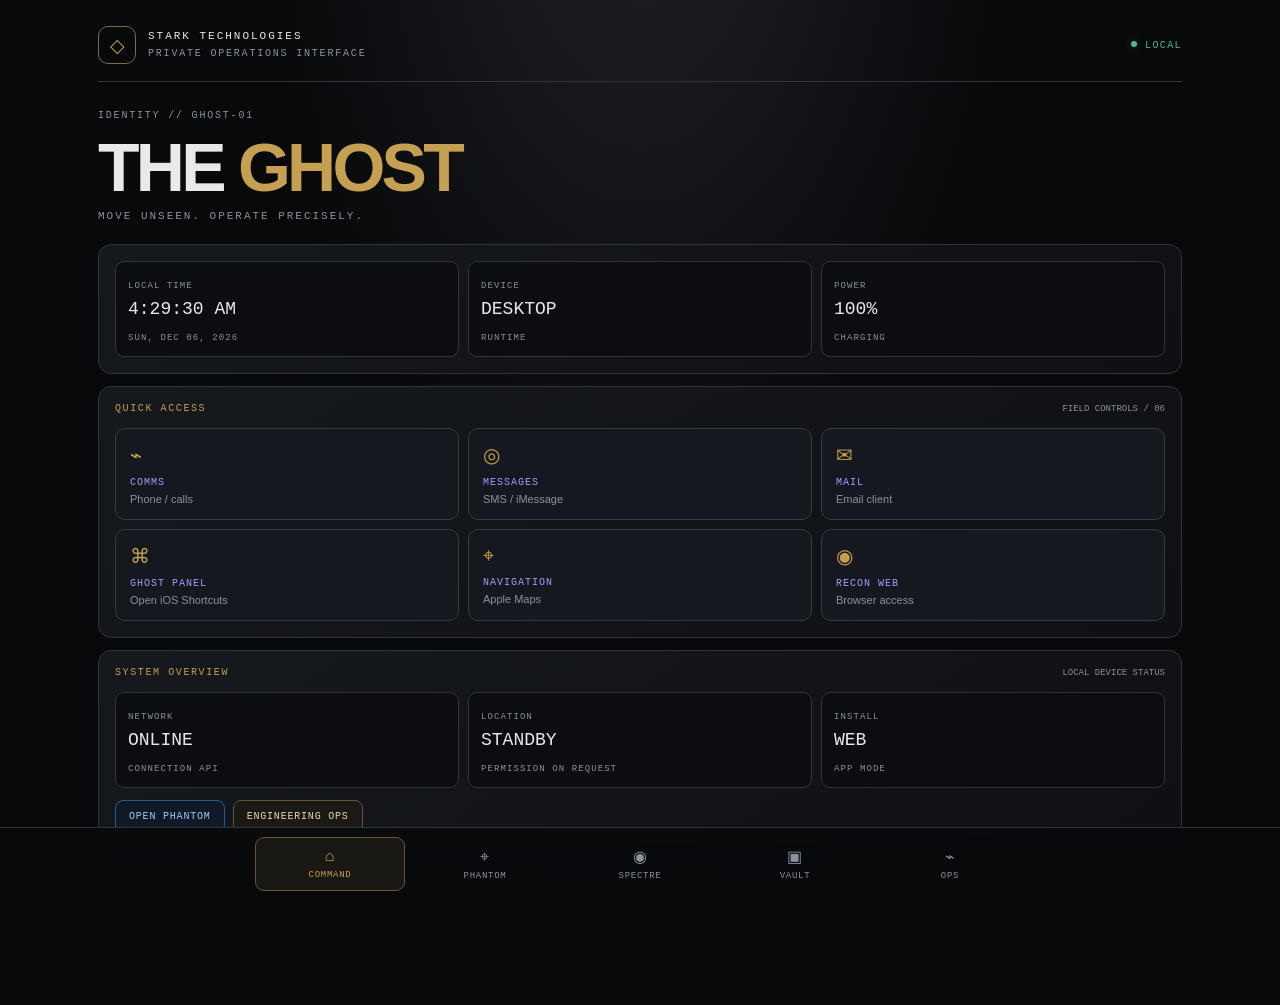
==== public/index.html @ 769915eb "Configure Cloudflare Workers Builds for THE GHOST V2" ====
<!doctype html>
<html lang="en">
<head>
<meta charset="utf-8"><meta name="viewport" content="width=device-width,initial-scale=1,viewport-fit=cover">
<meta name="theme-color" content="#08090b"><meta name="description" content="THE GHOST — STARK TECH private operations interface">
<link rel="manifest" href="./manifest.webmanifest"><link rel="icon" href="./icon.svg" type="image/svg+xml">
<title>THE GHOST // STARK TECH</title>
<style>
:root{color-scheme:dark;--bg:#08090b;--panel:#111317;--panel2:#171a20;--line:#30343b;--gold:#c5a052;--blue:#2676d2;--green:#54b987;--text:#e8e9eb;--muted:#8b929d;--mono:ui-monospace,SFMono-Regular,Menlo,Consolas,monospace;--sans:Inter,-apple-system,BlinkMacSystemFont,"Segoe UI",sans-serif}
*{box-sizing:border-box}body{margin:0;background:radial-gradient(ellipse at 50% -15%,#202027 0,transparent 42%),var(--bg);color:var(--text);font-family:var(--sans);min-height:100vh;padding-bottom:calc(88px + env(safe-area-inset-bottom))}
button,input,textarea{font:inherit}button{cursor:pointer;color:inherit}.shell{max-width:1120px;margin:auto;padding:22px 18px 30px}.top{display:flex;align-items:center;justify-content:space-between;border-bottom:1px solid var(--line);padding:4px 0 17px;margin-bottom:28px}.brand{display:flex;gap:12px;align-items:center}.sigil{width:38px;height:38px;border:1px solid #806b43;border-radius:10px;display:grid;place-items:center;color:var(--gold);font-size:19px}.brand small,.eyebrow,.micro{font:10px var(--mono);letter-spacing:.18em;color:var(--muted);text-transform:uppercase}.brand strong{display:block;font:11px var(--mono);letter-spacing:.18em}.status{font:10px var(--mono);letter-spacing:.14em;color:var(--green)}.status:before{content:"";display:inline-block;width:6px;height:6px;background:var(--green);border-radius:50%;margin:0 8px 1px 0;box-shadow:0 0 9px #54b98766}
h1{font-size:clamp(38px,7vw,68px);letter-spacing:-.055em;margin:7px 0 4px;font-weight:750}h1 span,.gold{color:var(--gold)}.sub{font:11px var(--mono);letter-spacing:.18em;color:var(--muted);text-transform:uppercase}.section{display:none;animation:fade .2s ease}.section.active{display:block}@keyframes fade{from{opacity:.3;transform:translateY(4px)}to{opacity:1;transform:none}}.grid{display:grid;grid-template-columns:repeat(12,1fr);gap:12px;margin-top:22px}.card{background:linear-gradient(145deg,#15181d,#0e1013);border:1px solid var(--line);border-radius:13px;padding:16px;min-width:0}.span-12{grid-column:span 12}.span-8{grid-column:span 8}.span-6{grid-column:span 6}.span-4{grid-column:span 4}.cardhead{display:flex;justify-content:space-between;align-items:center;margin-bottom:14px}.cardhead b{font:10px var(--mono);letter-spacing:.16em;color:var(--gold);text-transform:uppercase}.cardhead small{font:9px var(--mono);color:var(--muted)}.stats{display:grid;grid-template-columns:repeat(3,1fr);gap:9px}.stat{background:#0b0d10;border:1px solid var(--line);border-radius:9px;padding:12px}.stat strong{display:block;font:18px var(--mono);color:var(--text);margin:7px 0}.stat small{font:9px var(--mono);letter-spacing:.12em;color:var(--muted);text-transform:uppercase}.actions{display:grid;grid-template-columns:repeat(3,1fr);gap:9px}.action{display:block;text-align:left;text-decoration:none;background:#15191f;border:1px solid #353a43;border-radius:10px;padding:14px;min-height:88px;transition:.15s}.action:hover,.action:focus{border-color:var(--gold);background:#1b1d21}.action .ico{font-size:20px;color:var(--gold);display:block;margin-bottom:10px}.action b{font:10px var(--mono);letter-spacing:.1em;display:block}.action small{color:var(--muted);font-size:11px;display:block;margin-top:5px}.btn{border:1px solid #665638;background:#1a1915;color:#e8d6ad;border-radius:8px;padding:10px 13px;font:10px var(--mono);letter-spacing:.08em;text-transform:uppercase}.btn.blue{border-color:#285b91;background:#101a26;color:#9fcaff}.btn.green{border-color:#285a43;background:#101b16;color:#a3dfbd}.btnrow{display:flex;flex-wrap:wrap;gap:8px;margin-top:12px}.mapframe{width:100%;height:340px;border:1px solid var(--line);border-radius:9px;background:#0a0c0e}.coords{display:grid;grid-template-columns:repeat(3,1fr);gap:8px;margin-top:10px}.coords .stat strong{font-size:14px}.radar{height:280px;display:grid;place-items:center;position:relative;overflow:hidden;background:radial-gradient(circle,#17231d 0,#0d1210 55%,#090b0d 100%);border:1px solid var(--line);border-radius:9px}.radar:before{content:"";position:absolute;width:210px;height:210px;border:1px solid #496b56;border-radius:50%;box-shadow:0 0 0 42px #ffffff04,0 0 0 84px #ffffff03}.radar:after{content:"";position:absolute;width:210px;height:210px;border-radius:50%;background:conic-gradient(from 0deg,transparent 0 78%,#54b98738 88%,transparent 100%);animation:spin 5s linear infinite}@keyframes spin{to{transform:rotate(360deg)}}.cross{position:absolute;width:100%;height:1px;background:#ffffff18}.cross:after{content:"";position:absolute;height:280px;width:1px;background:#ffffff18;left:50%;top:-140px}.blip{position:absolute;width:7px;height:7px;border-radius:50%;background:var(--green);box-shadow:0 0 12px var(--green);z-index:2}.blip.one{left:57%;top:39%}.blip.two{left:42%;top:59%;background:var(--gold);box-shadow:0 0 12px var(--gold)}.blip.three{left:63%;top:65%}
textarea,input[type=text]{width:100%;background:#090b0e;border:1px solid var(--line);border-radius:8px;color:var(--text);padding:12px;outline:none}textarea:focus,input:focus{border-color:var(--gold)}textarea{min-height:120px;resize:vertical}.filelist{font:11px var(--mono);color:var(--muted);margin-top:12px;line-height:1.8}.project{display:flex;align-items:center;justify-content:space-between;gap:12px;border-bottom:1px solid var(--line);padding:14px 0}.project:last-child{border:0}.project b{font:11px var(--mono);letter-spacing:.08em}.project small{display:block;color:var(--muted);margin-top:5px;font-size:11px}.nav{position:fixed;z-index:10;bottom:0;left:0;right:0;padding:9px max(12px,env(safe-area-inset-right)) calc(9px + env(safe-area-inset-bottom));background:#090a0cef;backdrop-filter:blur(18px);border-top:1px solid var(--line);display:flex;justify-content:center;gap:5px}.nav button{flex:1;max-width:150px;border:1px solid transparent;background:transparent;color:var(--muted);border-radius:9px;padding:9px 4px;font:9px var(--mono);letter-spacing:.08em}.nav button span{display:block;font-size:16px;margin-bottom:4px}.nav button.active{color:var(--gold);border-color:#665638;background:#1a1813}.note{color:var(--muted);font:10px/1.7 var(--mono)}.tag{font:9px var(--mono);color:var(--green);border:1px solid #285a43;padding:4px 6px;border-radius:4px}.footer{margin-top:24px;color:#737a84;font:9px var(--mono);letter-spacing:.12em;text-align:center}
@media(max-width:700px){.shell{padding:16px 13px 25px}.span-8,.span-6,.span-4{grid-column:span 12}.stats{gap:6px}.stat{padding:10px 8px}.stat strong{font-size:15px}.actions{grid-template-columns:repeat(2,1fr)}.mapframe{height:290px}.nav button{font-size:8px}.top{margin-bottom:22px}}
</style>
</head>
<body>
<div class="shell">
<header class="top"><div class="brand"><div class="sigil">◇</div><div><strong>STARK TECHNOLOGIES</strong><small>PRIVATE OPERATIONS INTERFACE</small></div></div><div class="status" id="sys-status">LOCAL</div></header>
<main>
<section id="command" class="section active">
<div class="eyebrow">IDENTITY // GHOST-01</div><h1>THE <span>GHOST</span></h1><div class="sub">Move unseen. Operate precisely.</div>
<div class="grid">
<div class="card span-12"><div class="stats"><div class="stat"><small>Local time</small><strong id="clock">--:--:--</strong><small id="date">--</small></div><div class="stat"><small>Device</small><strong id="device">iOS / WEB</strong><small>Runtime</small></div><div class="stat"><small>Power</small><strong id="battery">N/A</strong><small id="battery-state">Browser limited</small></div></div></div>
<div class="card span-12"><div class="cardhead"><b>Quick access</b><small>FIELD CONTROLS / 06</small></div><div class="actions">
<a class="action" href="tel:"><span class="ico">⌁</span><b>COMMS</b><small>Phone / calls</small></a>
<a class="action" href="sms:"><span class="ico">◎</span><b>MESSAGES</b><small>SMS / iMessage</small></a>
<a class="action" href="mailto:"><span class="ico">✉</span><b>MAIL</b><small>Email client</small></a>
<a class="action" href="shortcuts://"><span class="ico">⌘</span><b>GHOST PANEL</b><small>Open iOS Shortcuts</small></a>
<a class="action" href="https://maps.apple.com/" target="_blank" rel="noopener"><span class="ico">⌖</span><b>NAVIGATION</b><small>Apple Maps</small></a>
<a class="action" href="https://www.google.com/" target="_blank" rel="noopener"><span class="ico">◉</span><b>RECON WEB</b><small>Browser access</small></a>
</div></div>
<div class="card span-12"><div class="cardhead"><b>System overview</b><small>LOCAL DEVICE STATUS</small></div><div class="stats"><div class="stat"><small>Network</small><strong id="network">UNKNOWN</strong><small>Connection API</small></div><div class="stat"><small>Location</small><strong id="location-status">STANDBY</strong><small>Permission on request</small></div><div class="stat"><small>Install</small><strong id="install-state">WEB</strong><small>App mode</small></div></div><div class="btnrow"><button class="btn" id="install-btn" hidden>Install app</button><button class="btn blue" onclick="show('phantom')">Open PHANTOM</button><button class="btn" onclick="show('ops')">Engineering ops</button></div></div>
</div></section>
<section id="phantom" class="section"><div class="eyebrow">MODULE 01 / GEO-RECON</div><h1>PHAN<span class="gold">TOM</span></h1><div class="sub">Position. Terrain. Navigation.</div>
<div class="grid"><div class="card span-12"><div class="cardhead"><b>Live geographical map</b><small id="gps-state">GPS NOT ACQUIRED</small></div><iframe class="mapframe" id="map" title="Map" loading="lazy" src="https://www.openstreetmap.org/export/embed.html?bbox=76.93%2C11.00%2C77.02%2C11.07&layer=mapnik"></iframe><div class="btnrow"><button class="btn green" id="gps-btn">Acquire GPS</button><button class="btn" id="center-btn">Center map</button><a class="btn blue" href="https://maps.apple.com/" target="_blank" rel="noopener">Apple Maps</a></div><div class="coords"><div class="stat"><strong id="lat">--</strong><small>Latitude</small></div><div class="stat"><strong id="lon">--</strong><small>Longitude</small></div><div class="stat"><strong id="accuracy">--</strong><small>Accuracy</small></div></div><p class="note">Location is requested only when you activate ACQUIRE GPS. Coordinates are processed in this browser and are not sent to STARK servers.</p></div></div></section>
<section id="spectre" class="section"><div class="eyebrow">MODULE 02 / SENSOR DISPLAY</div><h1>SPEC<span class="gold">TRE</span></h1><div class="sub">Visual scan // device sensors</div><div class="grid">
<div class="card span-8"><div class="cardhead"><b>Radar display</b><span class="tag">VISUAL SIMULATION</span></div><div class="radar"><div class="cross"></div><i class="blip one"></i><i class="blip two"></i><i class="blip three"></i></div><p class="note">Radar sweep and contacts are decorative simulation only. No sonar or external target detection is performed.</p></div>
<div class="card span-4"><div class="cardhead"><b>Compass</b><small id="compass-state">NOT CALIBRATED</small></div><div class="stat"><small>Device heading</small><strong id="heading">--°</strong><small id="orientation">Awaiting permission</small></div><div class="btnrow"><button class="btn" id="compass-btn">Enable compass</button></div><p class="note">Sensor access depends on browser and device support. On iPhone, open in Safari and grant motion permission.</p></div>
</div></section>
<section id="vault" class="section"><div class="eyebrow">MODULE 04 / LOCAL DATA</div><h1>BLACK <span>VAULT</span></h1><div class="sub">Documents. Projects. File access.</div><div class="grid">
<div class="card span-12"><div class="cardhead"><b>Project directories</b><small>QUICK LINKS</small></div>
<div class="project"><div><b>STARK TECH / DOCUMENTS</b><small>Company workspace</small></div><a class="btn" href="https://drive.google.com/" target="_blank" rel="noopener">Open drive</a></div>
<div class="project"><div><b>AEGIS / VEERA</b><small>Wearable safety technology</small></div><button class="btn" onclick="saveNote('AEGIS / VEERA')">Pin note</button></div>
<div class="project"><div><b>POSEIDON / UAV</b><small>Amphibious drone platform</small></div><button class="btn" onclick="saveNote('POSEIDON / UAV')">Pin note</button></div>
<div class="project"><div><b>ASTRAL / RPTO</b><small>Modular training quadcopter</small></div><button class="btn" onclick="saveNote('ASTRAL / RPTO')">Pin note</button></div>
<div class="project"><div><b>ROBOSETTLE / AUTOMATION</b><small>Automated laboratory handling</small></div><button class="btn" onclick="saveNote('ROBOSETTLE / AUTOMATION')">Pin note</button></div>
</div>
<div class="card span-6"><div class="cardhead"><b>Local file drop</b><small>USER-SELECTED FILES</small></div><input id="files" type="file" multiple><div id="file-list" class="filelist">No files selected.</div><p class="note">Files are selected locally in this browser session. This app cannot browse the entire device filesystem.</p></div>
<div class="card span-6"><div class="cardhead"><b>Field notes</b><small>LOCAL STORAGE</small></div><textarea id="notes" placeholder="Enter a local operational note..."></textarea><div class="btnrow"><button class="btn" id="save-notes">Save notes</button><button class="btn" id="clear-notes">Clear</button></div><p class="note" id="note-status">Notes remain in this browser on this device.</p></div>
</div></section>
<section id="ops" class="section"><div class="eyebrow">MODULE 05 / ENGINEERING OPERATIONS</div><h1>OVER<span>WATCH</span></h1><div class="sub">Robotics. Systems. Workshop.</div><div class="grid">
<div class="card span-12"><div class="cardhead"><b>STARK project systems</b><small>PROJECT ACCESS</small></div>
<div class="project"><div><b>ASTRAL</b><small>Modular RPTO training quadcopter</small></div><a class="btn" href="https://github.com/PK-Stark" target="_blank" rel="noopener">Access</a></div>
<div class="project"><div><b>POSEIDON</b><small>Amphibious drone platform</small></div><a class="btn" href="https://github.com/PK-Stark" target="_blank" rel="noopener">Access</a></div>
<div class="project"><div><b>AEGIS VEERA</b><small>Wearable safety technology</small></div><a class="btn" href="https://github.com/PK-Stark" target="_blank" rel="noopener">Access</a></div>
<div class="project"><div><b>ROBOSETTLE</b><small>Automated laboratory handling</small></div><a class="btn" href="https://github.com/PK-Stark" target="_blank" rel="noopener">Access</a></div>
<div class="project"><div><b>AROMAXX</b><small>RFID-enabled aroma systems</small></div><a class="btn" href="https://github.com/PK-Stark" target="_blank" rel="noopener">Access</a></div>
</div>
<div class="card span-12"><div class="cardhead"><b>Workshop tools</b><small>APP LAUNCHERS</small></div><div class="actions">
<a class="action" href="https://www.autodesk.com/" target="_blank" rel="noopener"><span class="ico">⌘</span><b>CAD</b><small>Design workspace</small></a>
<a class="action" href="https://www.arduino.cc/en/software" target="_blank" rel="noopener"><span class="ico">⌁</span><b>EMBEDDED</b><small>Arduino / ESP32</small></a>
<a class="action" href="https://bambulab.com/" target="_blank" rel="noopener"><span class="ico">▤</span><b>FABRICATION</b><small>3D printing</small></a>
<a class="action" href="https://github.com/PK-Stark" target="_blank" rel="noopener"><span class="ico">⌘</span><b>GITHUB</b><small>Source control</small></a>
<a class="action" href="shortcuts://"><span class="ico">⚙</span><b>SHORTCUTS</b><small>iOS automations</small></a>
<a class="action" href="https://www.cloudflare.com/" target="_blank" rel="noopener"><span class="ico">◈</span><b>CLOUDFLARE</b><small>Deployment console</small></a>
</div></div>
</div></section>
</main><div class="footer">STARK TECH // GHOST DIVISION · V2.0 · CLIENT-SIDE INTERFACE</div></div>
<nav class="nav" aria-label="Primary navigation"><button class="active" data-tab="command"><span>⌂</span>COMMAND</button><button data-tab="phantom"><span>⌖</span>PHANTOM</button><button data-tab="spectre"><span>◉</span>SPECTRE</button><button data-tab="vault"><span>▣</span>VAULT</button><button data-tab="ops"><span>⌁</span>OPS</button></nav>
<script>
const $=id=>document.getElementById(id);function show(id){document.querySelectorAll('.section').forEach(s=>s.classList.toggle('active',s.id===id));document.querySelectorAll('.nav button').forEach(b=>b.classList.toggle('active',b.dataset.tab===id));window.scrollTo({top:0,behavior:'smooth'})}
document.querySelectorAll('.nav button').forEach(b=>b.addEventListener('click',()=>show(b.dataset.tab)));
function tick(){const d=new Date();$('clock').textContent=d.toLocaleTimeString();$('date').textContent=d.toLocaleDateString(undefined,{weekday:'short',day:'2-digit',month:'short',year:'numeric'}).toUpperCase()}tick();setInterval(tick,1000);
$('device').textContent=/iPhone|iPad|iPod/.test(navigator.userAgent)?'iOS DEVICE':/Android/.test(navigator.userAgent)?'ANDROID':'DESKTOP';$('network').textContent=navigator.onLine?'ONLINE':'OFFLINE';window.addEventListener('online',()=>$('network').textContent='ONLINE');window.addEventListener('offline',()=>$('network').textContent='OFFLINE');
$('install-state').textContent=matchMedia('(display-mode: standalone)').matches?'INSTALLED':'WEB';let installPrompt;$('install-btn').hidden=true;window.addEventListener('beforeinstallprompt',e=>{e.preventDefault();installPrompt=e;$('install-btn').hidden=false});$('install-btn').onclick=async()=>{if(installPrompt){installPrompt.prompt();await installPrompt.userChoice;installPrompt=null}else alert('On iPhone: Safari → Share → Add to Home Screen.')};
if('getBattery'in navigator){navigator.getBattery().then(b=>{const up=()=>{$('battery').textContent=Math.round(b.level*100)+'%';$('battery-state').textContent=b.charging?'CHARGING':'ON BATTERY'};up();b.addEventListener('levelchange',up);b.addEventListener('chargingchange',up)}).catch(()=>{})}
let position=null;$('gps-btn').onclick=()=>{if(!navigator.geolocation){$('gps-state').textContent='GPS UNSUPPORTED';return}$('gps-state').textContent='ACQUIRING...';navigator.geolocation.getCurrentPosition(p=>{position=p.coords;$('lat').textContent=p.coords.latitude.toFixed(5);$('lon').textContent=p.coords.longitude.toFixed(5);$('accuracy').textContent=Math.round(p.coords.accuracy)+' m';$('gps-state').textContent='GPS FIX ACQUIRED';$('location-status').textContent='ACQUIRED';const z=16,lat=p.coords.latitude,lon=p.coords.longitude,delta=.015;$('map').src='https://www.openstreetmap.org/export/embed.html?bbox='+(lon-delta)+'%2C'+(lat-delta)+'%2C'+(lon+delta)+'%2C'+(lat+delta)+'&layer=mapnik&marker='+lat+'%2C'+lon},e=>{$('gps-state').textContent=e.code===1?'PERMISSION DENIED':'GPS UNAVAILABLE';$('location-status').textContent='DENIED / OFFLINE'},{enableHighAccuracy:true,timeout:15000,maximumAge:10000})};$('center-btn').onclick=()=>{if(position)$('gps-btn').click();else $('gps-state').textContent='ACQUIRE GPS FIRST'};
function compassHandler(e){let h=e.webkitCompassHeading!=null?e.webkitCompassHeading:(e.alpha!=null?(360-e.alpha)%360:null);if(h!=null){$('heading').textContent=Math.round(h)+'°';$('compass-state').textContent='LIVE SENSOR';$('orientation').textContent='DEVICE HEADING'}}$('compass-btn').onclick=async()=>{try{if(typeof DeviceOrientationEvent!=='undefined'&&typeof DeviceOrientationEvent.requestPermission==='function'){const p=await DeviceOrientationEvent.requestPermission();if(p!=='granted')throw Error('Permission denied')}window.addEventListener('deviceorientation',compassHandler,true);$('compass-state').textContent='LISTENING'}catch(e){$('compass-state').textContent='UNAVAILABLE';$('orientation').textContent=e.message||'Sensor unavailable'}};
$('files').addEventListener('change',e=>{$('file-list').textContent=[...e.target.files].map(f=>f.name+' · '+Math.ceil(f.size/1024)+' KB').join('\n')||'No files selected.'});
$('notes').value=localStorage.getItem('ghost-notes')||'';$('save-notes').onclick=()=>{localStorage.setItem('ghost-notes',$('notes').value);$('note-status').textContent='SAVED LOCALLY · '+new Date().toLocaleTimeString()};$('clear-notes').onclick=()=>{if(confirm('Clear local notes?')){$('notes').value='';localStorage.removeItem('ghost-notes');$('note-status').textContent='LOCAL NOTES CLEARED'}};
function saveNote(name){$('notes').value=($('notes').value?$('notes').value+'\n':'')+'['+new Date().toLocaleString()+'] '+name+'\n';$('note-status').textContent='PROJECT NOTE ADDED — SAVE TO PERSIST';show('vault')}
if('serviceWorker'in navigator&&location.protocol.startsWith('http'))window.addEventListener('load',()=>navigator.serviceWorker.register('./sw.js').catch(()=>{}));
</script>
</body></html>
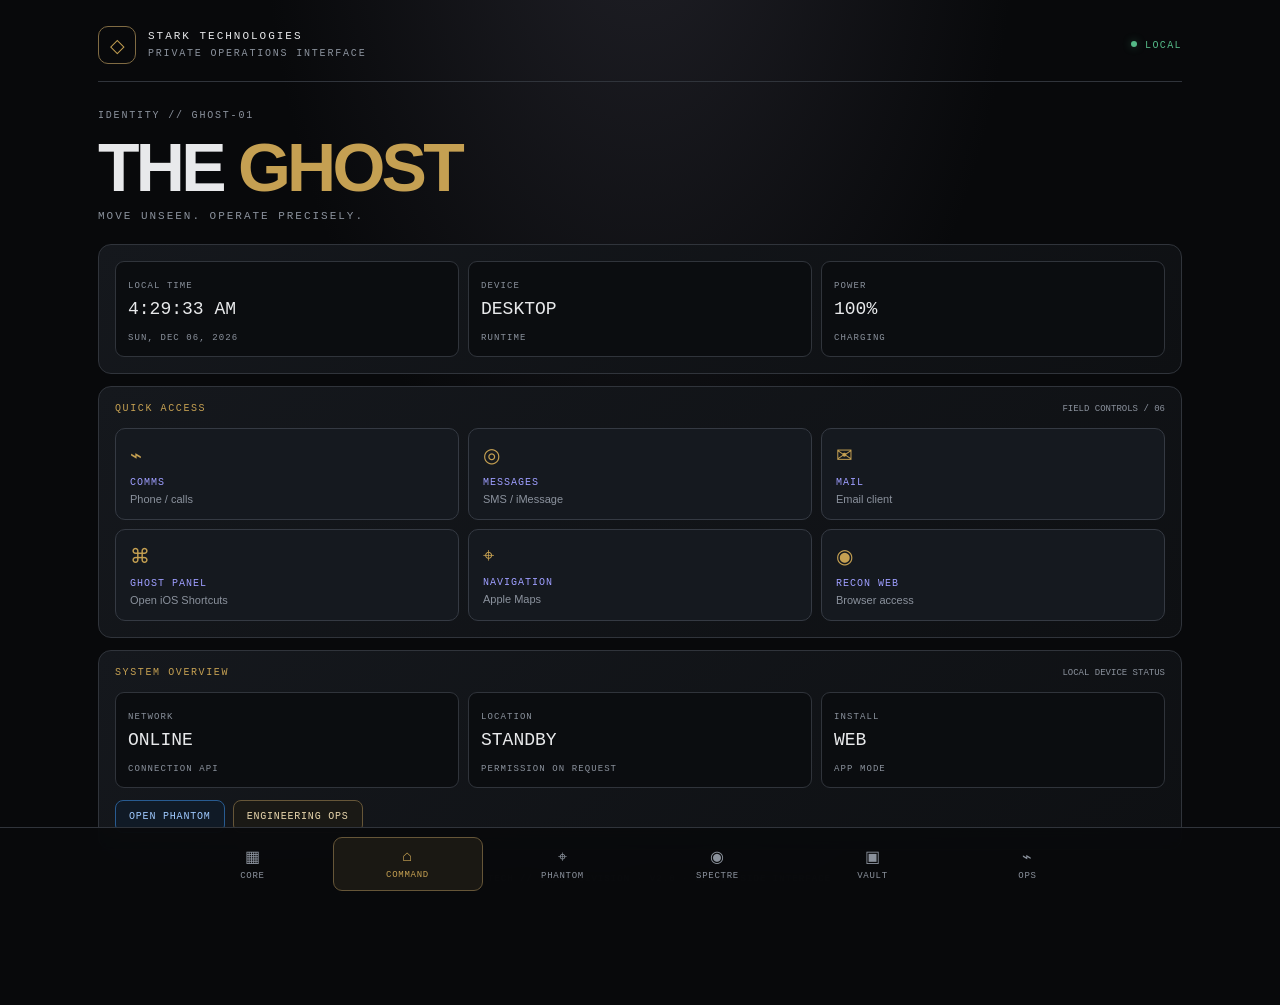
==== commit 9064c632: "Integrate THE GHOST V3 system command centre into existing PWA" ====
--- a/public/index.html
+++ b/public/index.html
@@ -12,13 +12,15 @@
 h1{font-size:clamp(38px,7vw,68px);letter-spacing:-.055em;margin:7px 0 4px;font-weight:750}h1 span,.gold{color:var(--gold)}.sub{font:11px var(--mono);letter-spacing:.18em;color:var(--muted);text-transform:uppercase}.section{display:none;animation:fade .2s ease}.section.active{display:block}@keyframes fade{from{opacity:.3;transform:translateY(4px)}to{opacity:1;transform:none}}.grid{display:grid;grid-template-columns:repeat(12,1fr);gap:12px;margin-top:22px}.card{background:linear-gradient(145deg,#15181d,#0e1013);border:1px solid var(--line);border-radius:13px;padding:16px;min-width:0}.span-12{grid-column:span 12}.span-8{grid-column:span 8}.span-6{grid-column:span 6}.span-4{grid-column:span 4}.cardhead{display:flex;justify-content:space-between;align-items:center;margin-bottom:14px}.cardhead b{font:10px var(--mono);letter-spacing:.16em;color:var(--gold);text-transform:uppercase}.cardhead small{font:9px var(--mono);color:var(--muted)}.stats{display:grid;grid-template-columns:repeat(3,1fr);gap:9px}.stat{background:#0b0d10;border:1px solid var(--line);border-radius:9px;padding:12px}.stat strong{display:block;font:18px var(--mono);color:var(--text);margin:7px 0}.stat small{font:9px var(--mono);letter-spacing:.12em;color:var(--muted);text-transform:uppercase}.actions{display:grid;grid-template-columns:repeat(3,1fr);gap:9px}.action{display:block;text-align:left;text-decoration:none;background:#15191f;border:1px solid #353a43;border-radius:10px;padding:14px;min-height:88px;transition:.15s}.action:hover,.action:focus{border-color:var(--gold);background:#1b1d21}.action .ico{font-size:20px;color:var(--gold);display:block;margin-bottom:10px}.action b{font:10px var(--mono);letter-spacing:.1em;display:block}.action small{color:var(--muted);font-size:11px;display:block;margin-top:5px}.btn{border:1px solid #665638;background:#1a1915;color:#e8d6ad;border-radius:8px;padding:10px 13px;font:10px var(--mono);letter-spacing:.08em;text-transform:uppercase}.btn.blue{border-color:#285b91;background:#101a26;color:#9fcaff}.btn.green{border-color:#285a43;background:#101b16;color:#a3dfbd}.btnrow{display:flex;flex-wrap:wrap;gap:8px;margin-top:12px}.mapframe{width:100%;height:340px;border:1px solid var(--line);border-radius:9px;background:#0a0c0e}.coords{display:grid;grid-template-columns:repeat(3,1fr);gap:8px;margin-top:10px}.coords .stat strong{font-size:14px}.radar{height:280px;display:grid;place-items:center;position:relative;overflow:hidden;background:radial-gradient(circle,#17231d 0,#0d1210 55%,#090b0d 100%);border:1px solid var(--line);border-radius:9px}.radar:before{content:"";position:absolute;width:210px;height:210px;border:1px solid #496b56;border-radius:50%;box-shadow:0 0 0 42px #ffffff04,0 0 0 84px #ffffff03}.radar:after{content:"";position:absolute;width:210px;height:210px;border-radius:50%;background:conic-gradient(from 0deg,transparent 0 78%,#54b98738 88%,transparent 100%);animation:spin 5s linear infinite}@keyframes spin{to{transform:rotate(360deg)}}.cross{position:absolute;width:100%;height:1px;background:#ffffff18}.cross:after{content:"";position:absolute;height:280px;width:1px;background:#ffffff18;left:50%;top:-140px}.blip{position:absolute;width:7px;height:7px;border-radius:50%;background:var(--green);box-shadow:0 0 12px var(--green);z-index:2}.blip.one{left:57%;top:39%}.blip.two{left:42%;top:59%;background:var(--gold);box-shadow:0 0 12px var(--gold)}.blip.three{left:63%;top:65%}
 textarea,input[type=text]{width:100%;background:#090b0e;border:1px solid var(--line);border-radius:8px;color:var(--text);padding:12px;outline:none}textarea:focus,input:focus{border-color:var(--gold)}textarea{min-height:120px;resize:vertical}.filelist{font:11px var(--mono);color:var(--muted);margin-top:12px;line-height:1.8}.project{display:flex;align-items:center;justify-content:space-between;gap:12px;border-bottom:1px solid var(--line);padding:14px 0}.project:last-child{border:0}.project b{font:11px var(--mono);letter-spacing:.08em}.project small{display:block;color:var(--muted);margin-top:5px;font-size:11px}.nav{position:fixed;z-index:10;bottom:0;left:0;right:0;padding:9px max(12px,env(safe-area-inset-right)) calc(9px + env(safe-area-inset-bottom));background:#090a0cef;backdrop-filter:blur(18px);border-top:1px solid var(--line);display:flex;justify-content:center;gap:5px}.nav button{flex:1;max-width:150px;border:1px solid transparent;background:transparent;color:var(--muted);border-radius:9px;padding:9px 4px;font:9px var(--mono);letter-spacing:.08em}.nav button span{display:block;font-size:16px;margin-bottom:4px}.nav button.active{color:var(--gold);border-color:#665638;background:#1a1813}.note{color:var(--muted);font:10px/1.7 var(--mono)}.tag{font:9px var(--mono);color:var(--green);border:1px solid #285a43;padding:4px 6px;border-radius:4px}.footer{margin-top:24px;color:#737a84;font:9px var(--mono);letter-spacing:.12em;text-align:center}
 @media(max-width:700px){.shell{padding:16px 13px 25px}.span-8,.span-6,.span-4{grid-column:span 12}.stats{gap:6px}.stat{padding:10px 8px}.stat strong{font-size:15px}.actions{grid-template-columns:repeat(2,1fr)}.mapframe{height:290px}.nav button{font-size:8px}.top{margin-bottom:22px}}
-</style>
+.edex{display:grid;grid-template-columns:210px minmax(0,1fr) 210px;gap:10px;margin-top:18px;font-family:var(--mono)}.edex-panel{background:#090c0e;border:1px solid #39434a;border-radius:4px;padding:12px;min-width:0}.edex-title{font:10px var(--mono);letter-spacing:.15em;color:#9cb6bb;border-bottom:1px solid #354149;padding-bottom:8px;margin-bottom:10px}.edex-big{font:clamp(24px,4vw,38px) var(--mono);color:#b5d1d5}.edex-value{font:20px var(--mono);color:var(--gold)}.edex-muted{font:10px/1.6 var(--mono);color:#87959a}.meter{height:5px;background:#202a2d;margin:7px 0 12px}.meter i{display:block;height:100%;width:0;background:var(--blue);transition:width .3s}.edex-center{display:grid;gap:10px;min-width:0}.edex-chart{height:75px;width:100%;background:repeating-linear-gradient(0deg,transparent 0 23px,#243136 24px),repeating-linear-gradient(90deg,transparent 0 49px,#243136 50px)}.edex-chart polyline{fill:none;stroke:#9ebdc1;stroke-width:2}.proc-table{width:100%;border-collapse:collapse;font:10px var(--mono)}.proc-table td,.proc-table th{text-align:left;padding:6px 3px;border-bottom:1px solid #202a2d;overflow-wrap:anywhere}.proc-table th{color:#91a8ad}.proc-table td{color:#c5d0d2}.terminal{background:#050708;border:1px solid #344148;padding:10px;height:150px;overflow:auto;font:11px/1.6 var(--mono);color:#a9c5c7;white-space:pre-wrap}.termform{display:flex;gap:7px;margin-top:8px}.termform input{font:11px var(--mono)}.led{display:inline-block;width:7px;height:7px;border-radius:50%;background:#68747a;margin-right:7px}.led.on{background:#54d68b;box-shadow:0 0 9px #54d68b}.edex-settings{display:grid;grid-template-columns:1fr 1fr;gap:8px}.edex-settings input{font:10px var(--mono);min-width:0}.edex-wide{grid-column:1/-1}@media(max-width:850px){.edex{grid-template-columns:1fr 1fr}.edex-center{grid-column:1/-1;grid-row:1}}@media(max-width:560px){.edex{grid-template-columns:1fr}.edex-center{grid-column:auto}.edex-settings{grid-template-columns:1fr}.edex-wide{grid-column:auto}}</style>
 </head>
 <body>
 <div class="shell">
 <header class="top"><div class="brand"><div class="sigil">◇</div><div><strong>STARK TECHNOLOGIES</strong><small>PRIVATE OPERATIONS INTERFACE</small></div></div><div class="status" id="sys-status">LOCAL</div></header>
 <main>
-<section id="command" class="section active">
+<section id="core" class="section"><div class="eyebrow">MODULE 00 / LIVE SYSTEM TELEMETRY</div><h1>GHOST <span>CORE</span></h1><div class="sub">eDEX command environment // PC bridge + mobile console</div><div class="card edex-settings" style="margin-top:18px"><div><div class="micro">Companion HTTPS endpoint</div><input id="agent-url" type="text" placeholder="https://your-secure-tunnel.example.com"></div><div><div class="micro">Access token</div><input id="agent-token" type="password" placeholder="Private companion token"></div><div class="edex-wide btnrow"><button class="btn blue" id="agent-connect">Connect PC bridge</button><button class="btn" id="agent-disconnect">Disconnect</button><span class="note" id="agent-state"><i class="led"></i>BRIDGE DISCONNECTED</span></div><p class="note edex-wide">Live PC metrics require the companion service. Use an authenticated HTTPS tunnel for iPhone/remote access. Never expose the agent port directly to the internet.</p></div><div class="edex"><aside class="edex-panel"><div class="edex-title">SYSTEM // HOST</div><div class="edex-muted">LOCAL CLOCK</div><div class="edex-big" id="core-clock">--:--:--</div><div class="edex-muted" id="core-date">--</div><hr style="border:0;border-top:1px solid #263238;margin:12px 0"><div class="edex-muted">HOSTNAME</div><div id="host-name" class="edex-value">—</div><div class="edex-muted">PLATFORM</div><div id="host-platform">—</div><div class="edex-muted">UPTIME</div><div id="host-uptime">—</div><div class="edex-muted">CPU TEMPERATURE</div><div id="host-temp" class="edex-value">N/A</div></aside><div class="edex-center"><div class="edex-panel"><div class="edex-title">MAIN NODE // CPU HISTORY <span id="cpu-label" style="float:right">—</span></div><svg class="edex-chart" viewBox="0 0 600 100" preserveAspectRatio="none"><polyline id="cpu-line" points="0,90 600,90"/></svg><div class="edex-muted">CPU LOAD</div><div class="meter"><i id="cpu-bar"></i></div><div class="edex-title">MEMORY / SWAP</div><div class="edex-muted">RAM <span id="ram-label">—</span></div><div class="meter"><i id="ram-bar"></i></div><div class="edex-muted">SWAP <span id="swap-label">—</span></div><div class="meter"><i id="swap-bar"></i></div></div><div class="edex-panel"><div class="edex-title">NETWORK HISTORY</div><div class="edex-muted">DOWN <b id="net-down" class="edex-value">—</b> &nbsp; UP <b id="net-up" class="edex-value">—</b></div><svg class="edex-chart" viewBox="0 0 600 100" preserveAspectRatio="none"><polyline id="net-line" points="0,90 600,90"/></svg></div><div class="edex-panel"><div class="edex-title">TOP PROCESSES <span id="proc-count" style="float:right">—</span></div><div style="overflow:auto"><table class="proc-table"><thead><tr><th>PID</th><th>PROCESS</th><th>CPU</th><th>MEM</th></tr></thead><tbody id="process-rows"><tr><td colspan="4">Connect companion to load process list</td></tr></tbody></table></div></div></div><aside class="edex-panel"><div class="edex-title">NETWORK // INTERFACE</div><div class="edex-muted">STATUS</div><div id="host-net" class="edex-value">UNKNOWN</div><div class="edex-muted">LOCAL IP</div><div id="host-ip">—</div><div class="edex-muted" style="margin-top:14px">DISK USAGE</div><div id="disk-label" class="edex-value">—</div><div class="meter"><i id="disk-bar"></i></div><div class="edex-muted">DISK FREE</div><div id="disk-free">—</div></aside></div><div class="card" style="margin-top:12px"><div class="cardhead"><b>GHOST TERMINAL</b><small>SAFE COMMAND ALLOWLIST</small></div><div id="terminal-output" class="terminal">THE GHOST V3 // SECURE CONSOLE
+Type help to view supported commands.
+Waiting for PC companion connection...</div><form id="terminal-form" class="termform"><input id="terminal-input" type="text" placeholder="ghost@stark:~$ help" autocomplete="off"><button class="btn blue">EXECUTE</button></form><p class="note">Available: help, status, processes, network, disk, uptime, hostname, platform, clear. Arbitrary shell commands are disabled.</p></div></section><section id="command" class="section active">
 <div class="eyebrow">IDENTITY // GHOST-01</div><h1>THE <span>GHOST</span></h1><div class="sub">Move unseen. Operate precisely.</div>
 <div class="grid">
 <div class="card span-12"><div class="stats"><div class="stat"><small>Local time</small><strong id="clock">--:--:--</strong><small id="date">--</small></div><div class="stat"><small>Device</small><strong id="device">iOS / WEB</strong><small>Runtime</small></div><div class="stat"><small>Power</small><strong id="battery">N/A</strong><small id="battery-state">Browser limited</small></div></div></div>
@@ -67,7 +69,7 @@
 </div></div>
 </div></section>
 </main><div class="footer">STARK TECH // GHOST DIVISION · V2.0 · CLIENT-SIDE INTERFACE</div></div>
-<nav class="nav" aria-label="Primary navigation"><button class="active" data-tab="command"><span>⌂</span>COMMAND</button><button data-tab="phantom"><span>⌖</span>PHANTOM</button><button data-tab="spectre"><span>◉</span>SPECTRE</button><button data-tab="vault"><span>▣</span>VAULT</button><button data-tab="ops"><span>⌁</span>OPS</button></nav>
+<nav class="nav" aria-label="Primary navigation"><button data-tab="core"><span>▦</span>CORE</button><button class="active" data-tab="command"><span>⌂</span>COMMAND</button><button data-tab="phantom"><span>⌖</span>PHANTOM</button><button data-tab="spectre"><span>◉</span>SPECTRE</button><button data-tab="vault"><span>▣</span>VAULT</button><button data-tab="ops"><span>⌁</span>OPS</button></nav>
 <script>
 const $=id=>document.getElementById(id);function show(id){document.querySelectorAll('.section').forEach(s=>s.classList.toggle('active',s.id===id));document.querySelectorAll('.nav button').forEach(b=>b.classList.toggle('active',b.dataset.tab===id));window.scrollTo({top:0,behavior:'smooth'})}
 document.querySelectorAll('.nav button').forEach(b=>b.addEventListener('click',()=>show(b.dataset.tab)));
@@ -81,5 +83,7 @@
 $('notes').value=localStorage.getItem('ghost-notes')||'';$('save-notes').onclick=()=>{localStorage.setItem('ghost-notes',$('notes').value);$('note-status').textContent='SAVED LOCALLY · '+new Date().toLocaleTimeString()};$('clear-notes').onclick=()=>{if(confirm('Clear local notes?')){$('notes').value='';localStorage.removeItem('ghost-notes');$('note-status').textContent='LOCAL NOTES CLEARED'}};
 function saveNote(name){$('notes').value=($('notes').value?$('notes').value+'\n':'')+'['+new Date().toLocaleString()+'] '+name+'\n';$('note-status').textContent='PROJECT NOTE ADDED — SAVE TO PERSIST';show('vault')}
 if('serviceWorker'in navigator&&location.protocol.startsWith('http'))window.addEventListener('load',()=>navigator.serviceWorker.register('./sw.js').catch(()=>{}));
+
+(()=>{const $=id=>document.getElementById(id);if(!$('agent-url'))return;let timer=null,cpu=[],net=[];$('agent-url').value=localStorage.getItem('ghost-agent-url')||'';$('agent-token').value=localStorage.getItem('ghost-agent-token')||'';function status(ok,msg){$('agent-state').innerHTML='<i class="led '+(ok?'on':'')+'"></i>'+msg}function plot(a){let max=Math.max(100,...a);return a.map((v,i)=>(i*600/Math.max(1,a.length-1))+','+(95-v/max*85)).join(' ')}function esc(s){return String(s).replace(/[&<>"]/g,c=>({'&':'&amp;','<':'&lt;','>':'&gt;','"':'&quot;'}[c]))}async function api(path,body){let base=$('agent-url').value.trim().replace(/\/$/,'');if(!/^https:\/\//i.test(base))throw Error('HTTPS endpoint required');let r=await fetch(base+path,{method:body?'POST':'GET',headers:{Authorization:'Bearer '+$('agent-token').value.trim(),'Content-Type':'application/json'},body:body?JSON.stringify(body):undefined,cache:'no-store'});if(!r.ok)throw Error('Bridge HTTP '+r.status);return r.json()}function render(d){$('host-name').textContent=d.hostname;$('host-platform').textContent=d.platform;$('host-uptime').textContent=d.uptime;$('host-temp').textContent=d.cpu_temp==null?'N/A':d.cpu_temp+' °C';$('cpu-label').textContent=d.cpu_percent.toFixed(1)+'%';$('cpu-bar').style.width=d.cpu_percent+'%';cpu.push(d.cpu_percent);if(cpu.length>40)cpu.shift();$('cpu-line').setAttribute('points',plot(cpu));$('ram-label').textContent=d.memory.percent.toFixed(1)+'% · '+d.memory.used_human+'/'+d.memory.total_human;$('ram-bar').style.width=d.memory.percent+'%';$('swap-label').textContent=d.swap.percent.toFixed(1)+'%';$('swap-bar').style.width=d.swap.percent+'%';$('host-net').textContent=d.network.online?'ONLINE':'OFFLINE';$('host-ip').textContent=d.network.ips.join(', ')||'—';$('disk-label').textContent=d.disk.percent.toFixed(1)+'%';$('disk-bar').style.width=d.disk.percent+'%';$('disk-free').textContent=d.disk.free_human;$('net-down').textContent=(d.network.rx_rate/1024).toFixed(1)+' KB/s';$('net-up').textContent=(d.network.tx_rate/1024).toFixed(1)+' KB/s';net.push(Math.max(d.network.rx_rate,d.network.tx_rate));if(net.length>40)net.shift();$('net-line').setAttribute('points',plot(net));$('proc-count').textContent=d.processes.length+' ACTIVE';$('process-rows').innerHTML=d.processes.map(p=>'<tr><td>'+p.pid+'</td><td>'+esc(p.name)+'</td><td>'+p.cpu.toFixed(1)+'%</td><td>'+p.memory.toFixed(1)+'%</td></tr>').join('')}async function poll(){try{render(await api('/api/metrics'));status(true,'PC BRIDGE CONNECTED')}catch(e){status(false,'ERROR: '+e.message);if(timer){clearInterval(timer);timer=null}}}$('agent-connect').onclick=()=>{localStorage.setItem('ghost-agent-url',$('agent-url').value.trim());localStorage.setItem('ghost-agent-token',$('agent-token').value.trim());if(timer)clearInterval(timer);poll();timer=setInterval(poll,2000)};$('agent-disconnect').onclick=()=>{if(timer)clearInterval(timer);timer=null;status(false,'BRIDGE DISCONNECTED')};$('terminal-form').onsubmit=async e=>{e.preventDefault();let c=$('terminal-input').value.trim();if(!c)return;$('terminal-output').textContent+='\n ghost@stark:~$ '+c;$('terminal-input').value='';try{let r=await api('/api/command',{command:c});if(r.output==='__CLEAR__')$('terminal-output').textContent='THE GHOST V3 // SECURE CONSOLE';else $('terminal-output').textContent+='\n'+r.output}catch(x){$('terminal-output').textContent+='\nERROR: '+x.message}$('terminal-output').scrollTop=$('terminal-output').scrollHeight};function clock(){let d=new Date();$('core-clock').textContent=d.toLocaleTimeString();$('core-date').textContent=d.toDateString().toUpperCase()}clock();setInterval(clock,1000)})();
 </script>
 </body></html>
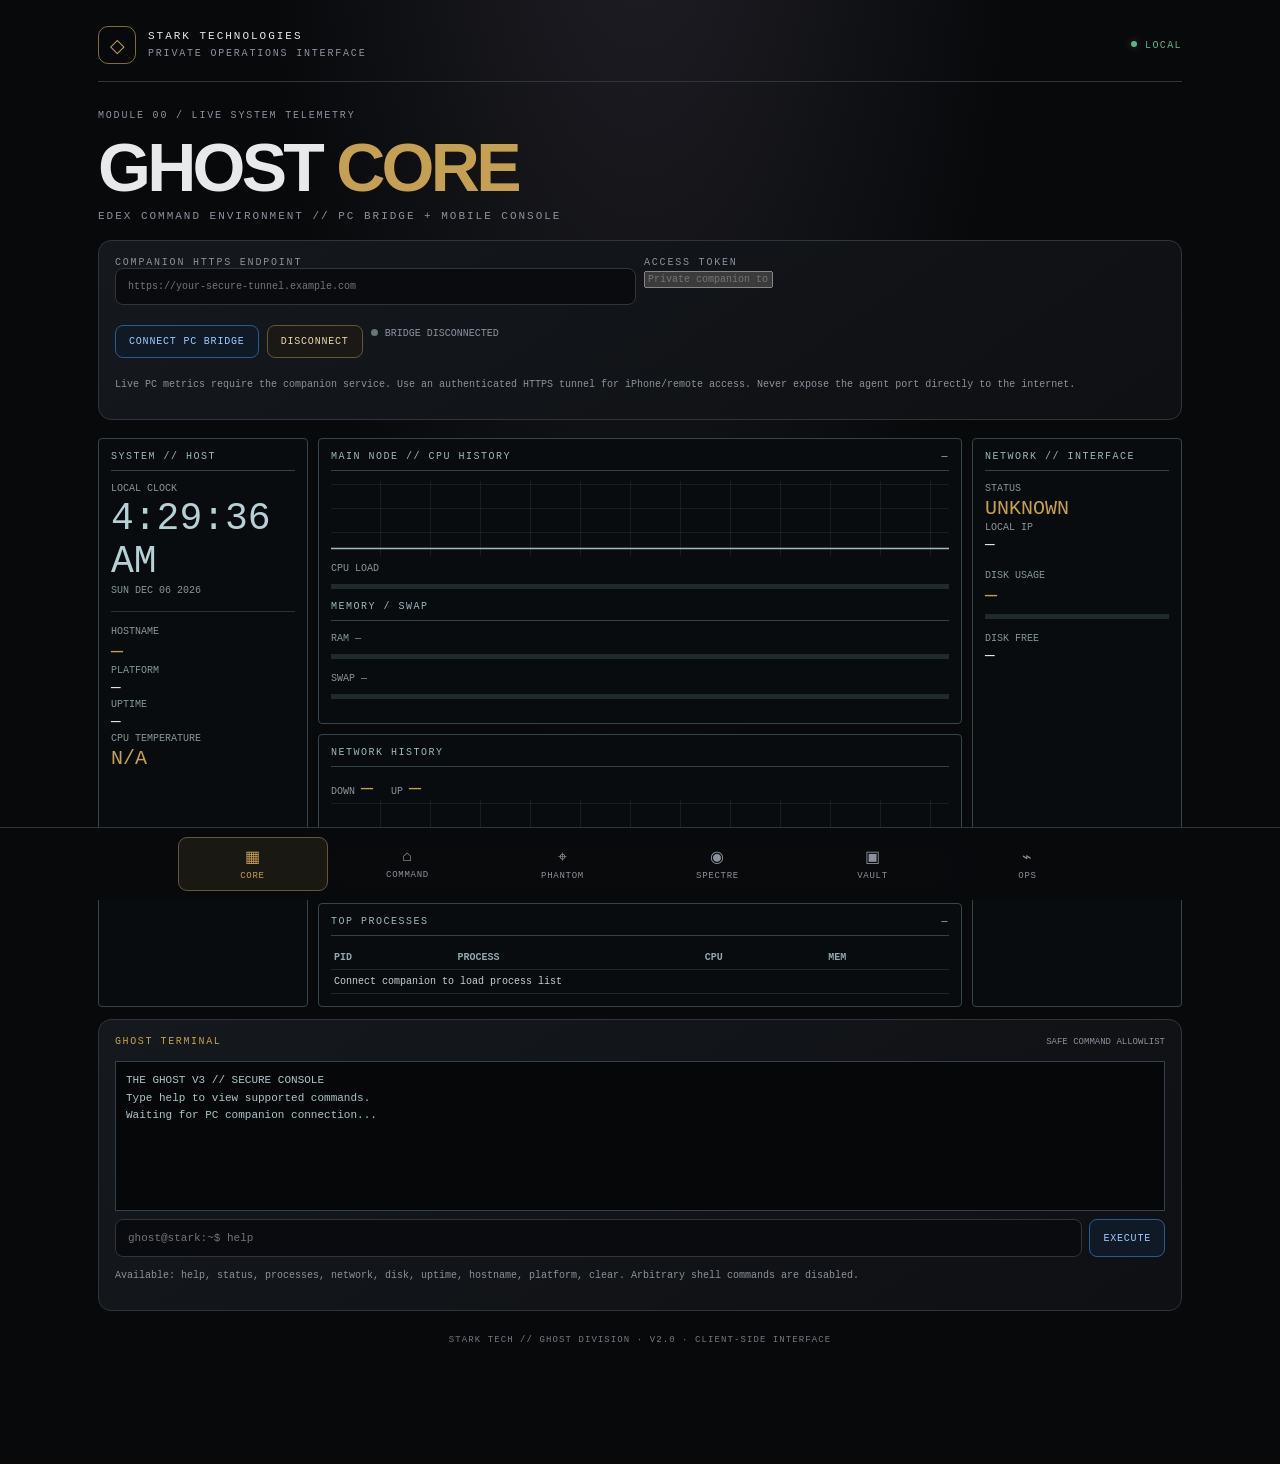
==== commit 95fff4ff: "Set THE GHOST CORE as V3 landing dashboard" ====
--- a/public/index.html
+++ b/public/index.html
@@ -18,9 +18,9 @@
 <div class="shell">
 <header class="top"><div class="brand"><div class="sigil">◇</div><div><strong>STARK TECHNOLOGIES</strong><small>PRIVATE OPERATIONS INTERFACE</small></div></div><div class="status" id="sys-status">LOCAL</div></header>
 <main>
-<section id="core" class="section"><div class="eyebrow">MODULE 00 / LIVE SYSTEM TELEMETRY</div><h1>GHOST <span>CORE</span></h1><div class="sub">eDEX command environment // PC bridge + mobile console</div><div class="card edex-settings" style="margin-top:18px"><div><div class="micro">Companion HTTPS endpoint</div><input id="agent-url" type="text" placeholder="https://your-secure-tunnel.example.com"></div><div><div class="micro">Access token</div><input id="agent-token" type="password" placeholder="Private companion token"></div><div class="edex-wide btnrow"><button class="btn blue" id="agent-connect">Connect PC bridge</button><button class="btn" id="agent-disconnect">Disconnect</button><span class="note" id="agent-state"><i class="led"></i>BRIDGE DISCONNECTED</span></div><p class="note edex-wide">Live PC metrics require the companion service. Use an authenticated HTTPS tunnel for iPhone/remote access. Never expose the agent port directly to the internet.</p></div><div class="edex"><aside class="edex-panel"><div class="edex-title">SYSTEM // HOST</div><div class="edex-muted">LOCAL CLOCK</div><div class="edex-big" id="core-clock">--:--:--</div><div class="edex-muted" id="core-date">--</div><hr style="border:0;border-top:1px solid #263238;margin:12px 0"><div class="edex-muted">HOSTNAME</div><div id="host-name" class="edex-value">—</div><div class="edex-muted">PLATFORM</div><div id="host-platform">—</div><div class="edex-muted">UPTIME</div><div id="host-uptime">—</div><div class="edex-muted">CPU TEMPERATURE</div><div id="host-temp" class="edex-value">N/A</div></aside><div class="edex-center"><div class="edex-panel"><div class="edex-title">MAIN NODE // CPU HISTORY <span id="cpu-label" style="float:right">—</span></div><svg class="edex-chart" viewBox="0 0 600 100" preserveAspectRatio="none"><polyline id="cpu-line" points="0,90 600,90"/></svg><div class="edex-muted">CPU LOAD</div><div class="meter"><i id="cpu-bar"></i></div><div class="edex-title">MEMORY / SWAP</div><div class="edex-muted">RAM <span id="ram-label">—</span></div><div class="meter"><i id="ram-bar"></i></div><div class="edex-muted">SWAP <span id="swap-label">—</span></div><div class="meter"><i id="swap-bar"></i></div></div><div class="edex-panel"><div class="edex-title">NETWORK HISTORY</div><div class="edex-muted">DOWN <b id="net-down" class="edex-value">—</b> &nbsp; UP <b id="net-up" class="edex-value">—</b></div><svg class="edex-chart" viewBox="0 0 600 100" preserveAspectRatio="none"><polyline id="net-line" points="0,90 600,90"/></svg></div><div class="edex-panel"><div class="edex-title">TOP PROCESSES <span id="proc-count" style="float:right">—</span></div><div style="overflow:auto"><table class="proc-table"><thead><tr><th>PID</th><th>PROCESS</th><th>CPU</th><th>MEM</th></tr></thead><tbody id="process-rows"><tr><td colspan="4">Connect companion to load process list</td></tr></tbody></table></div></div></div><aside class="edex-panel"><div class="edex-title">NETWORK // INTERFACE</div><div class="edex-muted">STATUS</div><div id="host-net" class="edex-value">UNKNOWN</div><div class="edex-muted">LOCAL IP</div><div id="host-ip">—</div><div class="edex-muted" style="margin-top:14px">DISK USAGE</div><div id="disk-label" class="edex-value">—</div><div class="meter"><i id="disk-bar"></i></div><div class="edex-muted">DISK FREE</div><div id="disk-free">—</div></aside></div><div class="card" style="margin-top:12px"><div class="cardhead"><b>GHOST TERMINAL</b><small>SAFE COMMAND ALLOWLIST</small></div><div id="terminal-output" class="terminal">THE GHOST V3 // SECURE CONSOLE
+<section id="core" class="section active"><div class="eyebrow">MODULE 00 / LIVE SYSTEM TELEMETRY</div><h1>GHOST <span>CORE</span></h1><div class="sub">eDEX command environment // PC bridge + mobile console</div><div class="card edex-settings" style="margin-top:18px"><div><div class="micro">Companion HTTPS endpoint</div><input id="agent-url" type="text" placeholder="https://your-secure-tunnel.example.com"></div><div><div class="micro">Access token</div><input id="agent-token" type="password" placeholder="Private companion token"></div><div class="edex-wide btnrow"><button class="btn blue" id="agent-connect">Connect PC bridge</button><button class="btn" id="agent-disconnect">Disconnect</button><span class="note" id="agent-state"><i class="led"></i>BRIDGE DISCONNECTED</span></div><p class="note edex-wide">Live PC metrics require the companion service. Use an authenticated HTTPS tunnel for iPhone/remote access. Never expose the agent port directly to the internet.</p></div><div class="edex"><aside class="edex-panel"><div class="edex-title">SYSTEM // HOST</div><div class="edex-muted">LOCAL CLOCK</div><div class="edex-big" id="core-clock">--:--:--</div><div class="edex-muted" id="core-date">--</div><hr style="border:0;border-top:1px solid #263238;margin:12px 0"><div class="edex-muted">HOSTNAME</div><div id="host-name" class="edex-value">—</div><div class="edex-muted">PLATFORM</div><div id="host-platform">—</div><div class="edex-muted">UPTIME</div><div id="host-uptime">—</div><div class="edex-muted">CPU TEMPERATURE</div><div id="host-temp" class="edex-value">N/A</div></aside><div class="edex-center"><div class="edex-panel"><div class="edex-title">MAIN NODE // CPU HISTORY <span id="cpu-label" style="float:right">—</span></div><svg class="edex-chart" viewBox="0 0 600 100" preserveAspectRatio="none"><polyline id="cpu-line" points="0,90 600,90"/></svg><div class="edex-muted">CPU LOAD</div><div class="meter"><i id="cpu-bar"></i></div><div class="edex-title">MEMORY / SWAP</div><div class="edex-muted">RAM <span id="ram-label">—</span></div><div class="meter"><i id="ram-bar"></i></div><div class="edex-muted">SWAP <span id="swap-label">—</span></div><div class="meter"><i id="swap-bar"></i></div></div><div class="edex-panel"><div class="edex-title">NETWORK HISTORY</div><div class="edex-muted">DOWN <b id="net-down" class="edex-value">—</b> &nbsp; UP <b id="net-up" class="edex-value">—</b></div><svg class="edex-chart" viewBox="0 0 600 100" preserveAspectRatio="none"><polyline id="net-line" points="0,90 600,90"/></svg></div><div class="edex-panel"><div class="edex-title">TOP PROCESSES <span id="proc-count" style="float:right">—</span></div><div style="overflow:auto"><table class="proc-table"><thead><tr><th>PID</th><th>PROCESS</th><th>CPU</th><th>MEM</th></tr></thead><tbody id="process-rows"><tr><td colspan="4">Connect companion to load process list</td></tr></tbody></table></div></div></div><aside class="edex-panel"><div class="edex-title">NETWORK // INTERFACE</div><div class="edex-muted">STATUS</div><div id="host-net" class="edex-value">UNKNOWN</div><div class="edex-muted">LOCAL IP</div><div id="host-ip">—</div><div class="edex-muted" style="margin-top:14px">DISK USAGE</div><div id="disk-label" class="edex-value">—</div><div class="meter"><i id="disk-bar"></i></div><div class="edex-muted">DISK FREE</div><div id="disk-free">—</div></aside></div><div class="card" style="margin-top:12px"><div class="cardhead"><b>GHOST TERMINAL</b><small>SAFE COMMAND ALLOWLIST</small></div><div id="terminal-output" class="terminal">THE GHOST V3 // SECURE CONSOLE
 Type help to view supported commands.
-Waiting for PC companion connection...</div><form id="terminal-form" class="termform"><input id="terminal-input" type="text" placeholder="ghost@stark:~$ help" autocomplete="off"><button class="btn blue">EXECUTE</button></form><p class="note">Available: help, status, processes, network, disk, uptime, hostname, platform, clear. Arbitrary shell commands are disabled.</p></div></section><section id="command" class="section active">
+Waiting for PC companion connection...</div><form id="terminal-form" class="termform"><input id="terminal-input" type="text" placeholder="ghost@stark:~$ help" autocomplete="off"><button class="btn blue">EXECUTE</button></form><p class="note">Available: help, status, processes, network, disk, uptime, hostname, platform, clear. Arbitrary shell commands are disabled.</p></div></section><section id="command" class="section">
 <div class="eyebrow">IDENTITY // GHOST-01</div><h1>THE <span>GHOST</span></h1><div class="sub">Move unseen. Operate precisely.</div>
 <div class="grid">
 <div class="card span-12"><div class="stats"><div class="stat"><small>Local time</small><strong id="clock">--:--:--</strong><small id="date">--</small></div><div class="stat"><small>Device</small><strong id="device">iOS / WEB</strong><small>Runtime</small></div><div class="stat"><small>Power</small><strong id="battery">N/A</strong><small id="battery-state">Browser limited</small></div></div></div>
@@ -69,7 +69,7 @@
 </div></div>
 </div></section>
 </main><div class="footer">STARK TECH // GHOST DIVISION · V2.0 · CLIENT-SIDE INTERFACE</div></div>
-<nav class="nav" aria-label="Primary navigation"><button data-tab="core"><span>▦</span>CORE</button><button class="active" data-tab="command"><span>⌂</span>COMMAND</button><button data-tab="phantom"><span>⌖</span>PHANTOM</button><button data-tab="spectre"><span>◉</span>SPECTRE</button><button data-tab="vault"><span>▣</span>VAULT</button><button data-tab="ops"><span>⌁</span>OPS</button></nav>
+<nav class="nav" aria-label="Primary navigation"><button class="active" data-tab="core"><span>▦</span>CORE</button><button data-tab="command"><span>⌂</span>COMMAND</button><button data-tab="phantom"><span>⌖</span>PHANTOM</button><button data-tab="spectre"><span>◉</span>SPECTRE</button><button data-tab="vault"><span>▣</span>VAULT</button><button data-tab="ops"><span>⌁</span>OPS</button></nav>
 <script>
 const $=id=>document.getElementById(id);function show(id){document.querySelectorAll('.section').forEach(s=>s.classList.toggle('active',s.id===id));document.querySelectorAll('.nav button').forEach(b=>b.classList.toggle('active',b.dataset.tab===id));window.scrollTo({top:0,behavior:'smooth'})}
 document.querySelectorAll('.nav button').forEach(b=>b.addEventListener('click',()=>show(b.dataset.tab)));
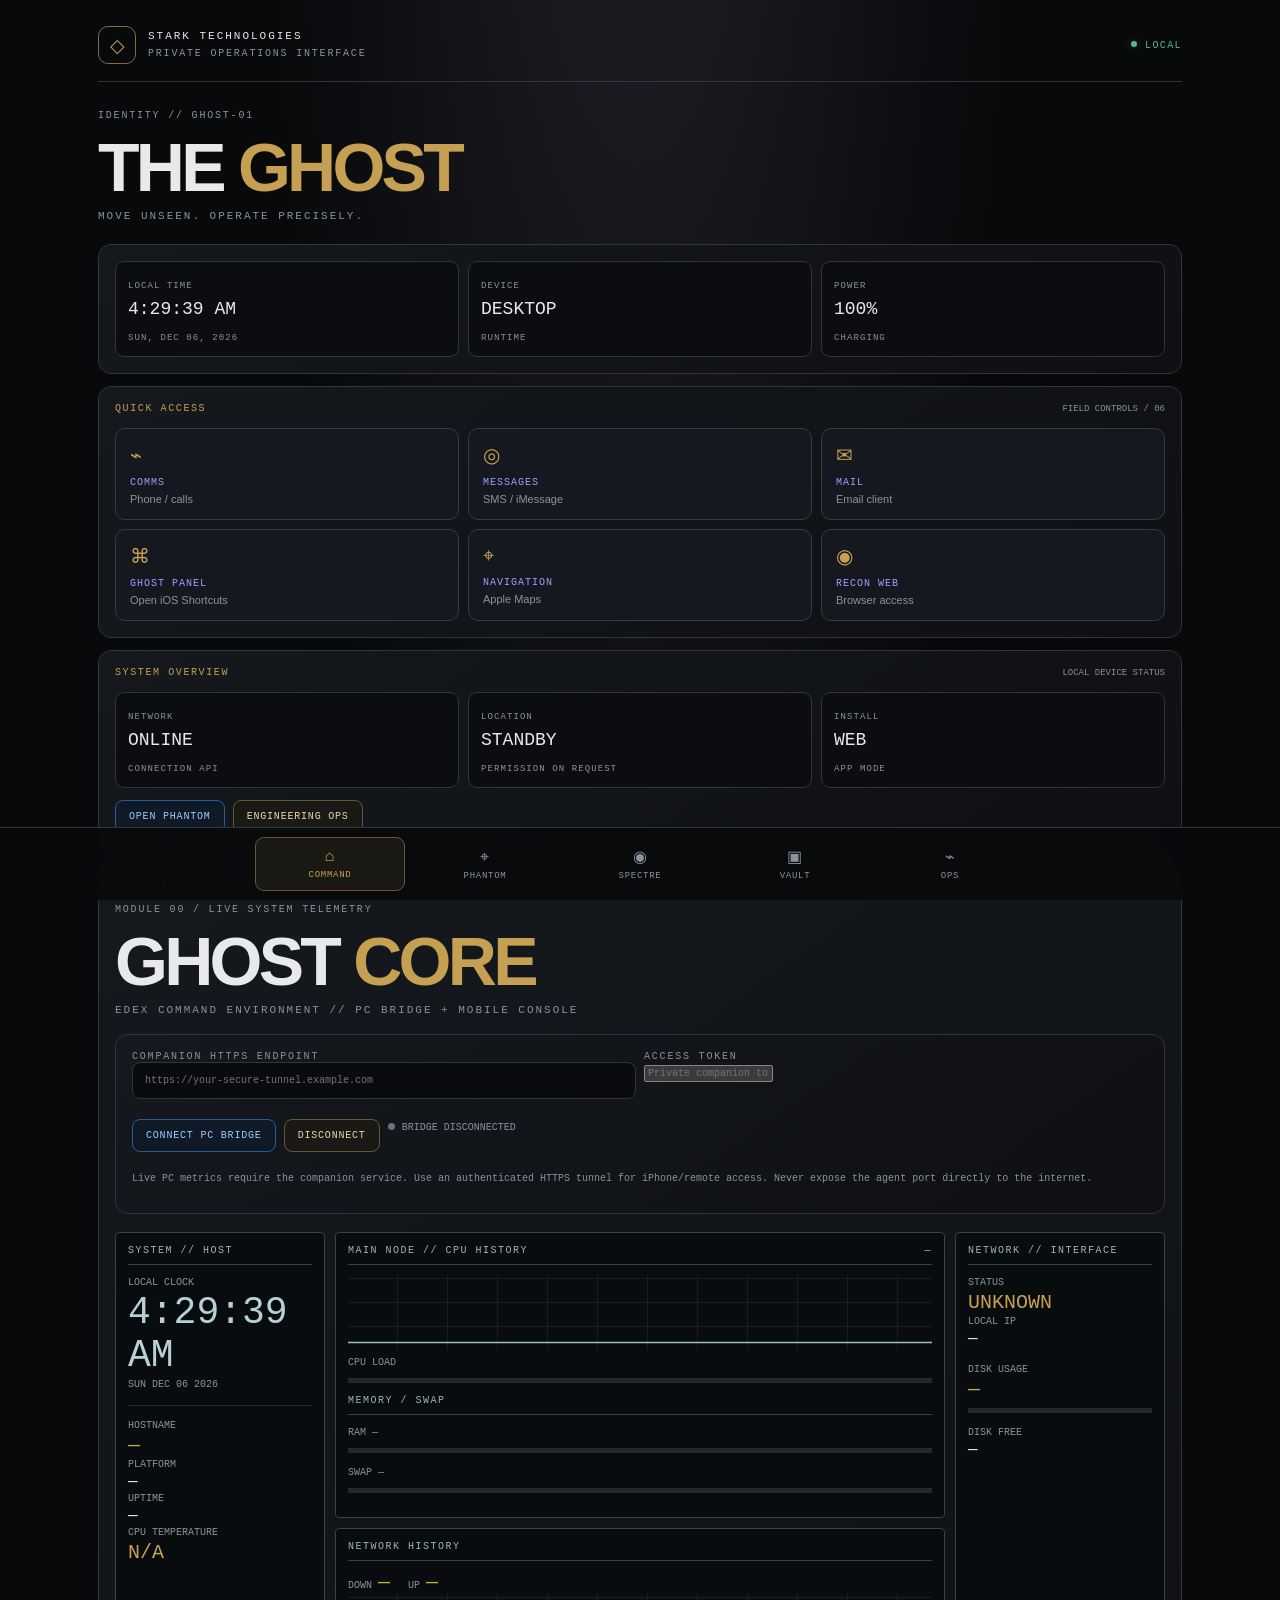
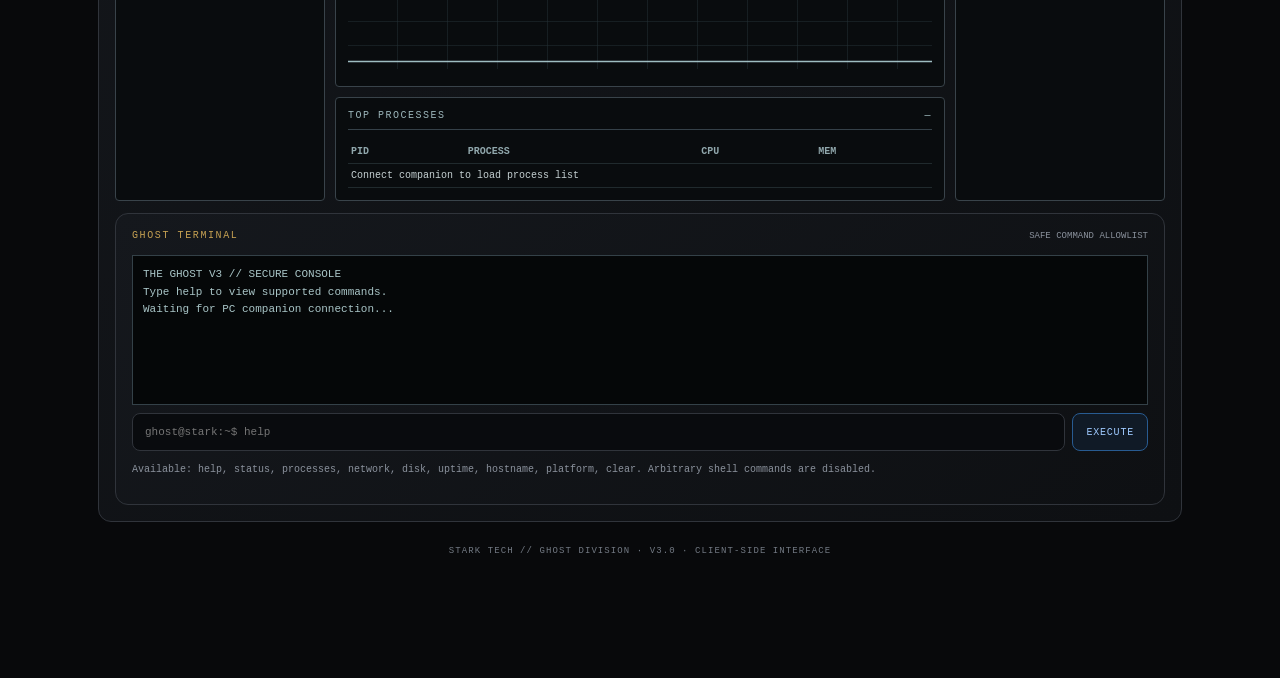
==== commit b30d393f: "Integrate Ghost Core PC control into COMMAND tab" ====
--- a/public/index.html
+++ b/public/index.html
@@ -18,9 +18,7 @@
 <div class="shell">
 <header class="top"><div class="brand"><div class="sigil">◇</div><div><strong>STARK TECHNOLOGIES</strong><small>PRIVATE OPERATIONS INTERFACE</small></div></div><div class="status" id="sys-status">LOCAL</div></header>
 <main>
-<section id="core" class="section active"><div class="eyebrow">MODULE 00 / LIVE SYSTEM TELEMETRY</div><h1>GHOST <span>CORE</span></h1><div class="sub">eDEX command environment // PC bridge + mobile console</div><div class="card edex-settings" style="margin-top:18px"><div><div class="micro">Companion HTTPS endpoint</div><input id="agent-url" type="text" placeholder="https://your-secure-tunnel.example.com"></div><div><div class="micro">Access token</div><input id="agent-token" type="password" placeholder="Private companion token"></div><div class="edex-wide btnrow"><button class="btn blue" id="agent-connect">Connect PC bridge</button><button class="btn" id="agent-disconnect">Disconnect</button><span class="note" id="agent-state"><i class="led"></i>BRIDGE DISCONNECTED</span></div><p class="note edex-wide">Live PC metrics require the companion service. Use an authenticated HTTPS tunnel for iPhone/remote access. Never expose the agent port directly to the internet.</p></div><div class="edex"><aside class="edex-panel"><div class="edex-title">SYSTEM // HOST</div><div class="edex-muted">LOCAL CLOCK</div><div class="edex-big" id="core-clock">--:--:--</div><div class="edex-muted" id="core-date">--</div><hr style="border:0;border-top:1px solid #263238;margin:12px 0"><div class="edex-muted">HOSTNAME</div><div id="host-name" class="edex-value">—</div><div class="edex-muted">PLATFORM</div><div id="host-platform">—</div><div class="edex-muted">UPTIME</div><div id="host-uptime">—</div><div class="edex-muted">CPU TEMPERATURE</div><div id="host-temp" class="edex-value">N/A</div></aside><div class="edex-center"><div class="edex-panel"><div class="edex-title">MAIN NODE // CPU HISTORY <span id="cpu-label" style="float:right">—</span></div><svg class="edex-chart" viewBox="0 0 600 100" preserveAspectRatio="none"><polyline id="cpu-line" points="0,90 600,90"/></svg><div class="edex-muted">CPU LOAD</div><div class="meter"><i id="cpu-bar"></i></div><div class="edex-title">MEMORY / SWAP</div><div class="edex-muted">RAM <span id="ram-label">—</span></div><div class="meter"><i id="ram-bar"></i></div><div class="edex-muted">SWAP <span id="swap-label">—</span></div><div class="meter"><i id="swap-bar"></i></div></div><div class="edex-panel"><div class="edex-title">NETWORK HISTORY</div><div class="edex-muted">DOWN <b id="net-down" class="edex-value">—</b> &nbsp; UP <b id="net-up" class="edex-value">—</b></div><svg class="edex-chart" viewBox="0 0 600 100" preserveAspectRatio="none"><polyline id="net-line" points="0,90 600,90"/></svg></div><div class="edex-panel"><div class="edex-title">TOP PROCESSES <span id="proc-count" style="float:right">—</span></div><div style="overflow:auto"><table class="proc-table"><thead><tr><th>PID</th><th>PROCESS</th><th>CPU</th><th>MEM</th></tr></thead><tbody id="process-rows"><tr><td colspan="4">Connect companion to load process list</td></tr></tbody></table></div></div></div><aside class="edex-panel"><div class="edex-title">NETWORK // INTERFACE</div><div class="edex-muted">STATUS</div><div id="host-net" class="edex-value">UNKNOWN</div><div class="edex-muted">LOCAL IP</div><div id="host-ip">—</div><div class="edex-muted" style="margin-top:14px">DISK USAGE</div><div id="disk-label" class="edex-value">—</div><div class="meter"><i id="disk-bar"></i></div><div class="edex-muted">DISK FREE</div><div id="disk-free">—</div></aside></div><div class="card" style="margin-top:12px"><div class="cardhead"><b>GHOST TERMINAL</b><small>SAFE COMMAND ALLOWLIST</small></div><div id="terminal-output" class="terminal">THE GHOST V3 // SECURE CONSOLE
-Type help to view supported commands.
-Waiting for PC companion connection...</div><form id="terminal-form" class="termform"><input id="terminal-input" type="text" placeholder="ghost@stark:~$ help" autocomplete="off"><button class="btn blue">EXECUTE</button></form><p class="note">Available: help, status, processes, network, disk, uptime, hostname, platform, clear. Arbitrary shell commands are disabled.</p></div></section><section id="command" class="section">
+<section id="command" class="section active">
 <div class="eyebrow">IDENTITY // GHOST-01</div><h1>THE <span>GHOST</span></h1><div class="sub">Move unseen. Operate precisely.</div>
 <div class="grid">
 <div class="card span-12"><div class="stats"><div class="stat"><small>Local time</small><strong id="clock">--:--:--</strong><small id="date">--</small></div><div class="stat"><small>Device</small><strong id="device">iOS / WEB</strong><small>Runtime</small></div><div class="stat"><small>Power</small><strong id="battery">N/A</strong><small id="battery-state">Browser limited</small></div></div></div>
@@ -33,6 +31,9 @@
 <a class="action" href="https://www.google.com/" target="_blank" rel="noopener"><span class="ico">◉</span><b>RECON WEB</b><small>Browser access</small></a>
 </div></div>
 <div class="card span-12"><div class="cardhead"><b>System overview</b><small>LOCAL DEVICE STATUS</small></div><div class="stats"><div class="stat"><small>Network</small><strong id="network">UNKNOWN</strong><small>Connection API</small></div><div class="stat"><small>Location</small><strong id="location-status">STANDBY</strong><small>Permission on request</small></div><div class="stat"><small>Install</small><strong id="install-state">WEB</strong><small>App mode</small></div></div><div class="btnrow"><button class="btn" id="install-btn" hidden>Install app</button><button class="btn blue" onclick="show('phantom')">Open PHANTOM</button><button class="btn" onclick="show('ops')">Engineering ops</button></div></div>
+<div class="card span-12"><div class="cardhead"><b>PC CONTROL // GHOST CORE</b><small>LIVE COMPANION LINK</small></div><div class="eyebrow">MODULE 00 / LIVE SYSTEM TELEMETRY</div><h1>GHOST <span>CORE</span></h1><div class="sub">eDEX command environment // PC bridge + mobile console</div><div class="card edex-settings" style="margin-top:18px"><div><div class="micro">Companion HTTPS endpoint</div><input id="agent-url" type="text" placeholder="https://your-secure-tunnel.example.com"></div><div><div class="micro">Access token</div><input id="agent-token" type="password" placeholder="Private companion token"></div><div class="edex-wide btnrow"><button class="btn blue" id="agent-connect">Connect PC bridge</button><button class="btn" id="agent-disconnect">Disconnect</button><span class="note" id="agent-state"><i class="led"></i>BRIDGE DISCONNECTED</span></div><p class="note edex-wide">Live PC metrics require the companion service. Use an authenticated HTTPS tunnel for iPhone/remote access. Never expose the agent port directly to the internet.</p></div><div class="edex"><aside class="edex-panel"><div class="edex-title">SYSTEM // HOST</div><div class="edex-muted">LOCAL CLOCK</div><div class="edex-big" id="core-clock">--:--:--</div><div class="edex-muted" id="core-date">--</div><hr style="border:0;border-top:1px solid #263238;margin:12px 0"><div class="edex-muted">HOSTNAME</div><div id="host-name" class="edex-value">—</div><div class="edex-muted">PLATFORM</div><div id="host-platform">—</div><div class="edex-muted">UPTIME</div><div id="host-uptime">—</div><div class="edex-muted">CPU TEMPERATURE</div><div id="host-temp" class="edex-value">N/A</div></aside><div class="edex-center"><div class="edex-panel"><div class="edex-title">MAIN NODE // CPU HISTORY <span id="cpu-label" style="float:right">—</span></div><svg class="edex-chart" viewBox="0 0 600 100" preserveAspectRatio="none"><polyline id="cpu-line" points="0,90 600,90"/></svg><div class="edex-muted">CPU LOAD</div><div class="meter"><i id="cpu-bar"></i></div><div class="edex-title">MEMORY / SWAP</div><div class="edex-muted">RAM <span id="ram-label">—</span></div><div class="meter"><i id="ram-bar"></i></div><div class="edex-muted">SWAP <span id="swap-label">—</span></div><div class="meter"><i id="swap-bar"></i></div></div><div class="edex-panel"><div class="edex-title">NETWORK HISTORY</div><div class="edex-muted">DOWN <b id="net-down" class="edex-value">—</b> &nbsp; UP <b id="net-up" class="edex-value">—</b></div><svg class="edex-chart" viewBox="0 0 600 100" preserveAspectRatio="none"><polyline id="net-line" points="0,90 600,90"/></svg></div><div class="edex-panel"><div class="edex-title">TOP PROCESSES <span id="proc-count" style="float:right">—</span></div><div style="overflow:auto"><table class="proc-table"><thead><tr><th>PID</th><th>PROCESS</th><th>CPU</th><th>MEM</th></tr></thead><tbody id="process-rows"><tr><td colspan="4">Connect companion to load process list</td></tr></tbody></table></div></div></div><aside class="edex-panel"><div class="edex-title">NETWORK // INTERFACE</div><div class="edex-muted">STATUS</div><div id="host-net" class="edex-value">UNKNOWN</div><div class="edex-muted">LOCAL IP</div><div id="host-ip">—</div><div class="edex-muted" style="margin-top:14px">DISK USAGE</div><div id="disk-label" class="edex-value">—</div><div class="meter"><i id="disk-bar"></i></div><div class="edex-muted">DISK FREE</div><div id="disk-free">—</div></aside></div><div class="card" style="margin-top:12px"><div class="cardhead"><b>GHOST TERMINAL</b><small>SAFE COMMAND ALLOWLIST</small></div><div id="terminal-output" class="terminal">THE GHOST V3 // SECURE CONSOLE
+Type help to view supported commands.
+Waiting for PC companion connection...</div><form id="terminal-form" class="termform"><input id="terminal-input" type="text" placeholder="ghost@stark:~$ help" autocomplete="off"><button class="btn blue">EXECUTE</button></form><p class="note">Available: help, status, processes, network, disk, uptime, hostname, platform, clear. Arbitrary shell commands are disabled.</p></div></div>
 </div></section>
 <section id="phantom" class="section"><div class="eyebrow">MODULE 01 / GEO-RECON</div><h1>PHAN<span class="gold">TOM</span></h1><div class="sub">Position. Terrain. Navigation.</div>
 <div class="grid"><div class="card span-12"><div class="cardhead"><b>Live geographical map</b><small id="gps-state">GPS NOT ACQUIRED</small></div><iframe class="mapframe" id="map" title="Map" loading="lazy" src="https://www.openstreetmap.org/export/embed.html?bbox=76.93%2C11.00%2C77.02%2C11.07&layer=mapnik"></iframe><div class="btnrow"><button class="btn green" id="gps-btn">Acquire GPS</button><button class="btn" id="center-btn">Center map</button><a class="btn blue" href="https://maps.apple.com/" target="_blank" rel="noopener">Apple Maps</a></div><div class="coords"><div class="stat"><strong id="lat">--</strong><small>Latitude</small></div><div class="stat"><strong id="lon">--</strong><small>Longitude</small></div><div class="stat"><strong id="accuracy">--</strong><small>Accuracy</small></div></div><p class="note">Location is requested only when you activate ACQUIRE GPS. Coordinates are processed in this browser and are not sent to STARK servers.</p></div></div></section>
@@ -68,8 +69,8 @@
 <a class="action" href="https://www.cloudflare.com/" target="_blank" rel="noopener"><span class="ico">◈</span><b>CLOUDFLARE</b><small>Deployment console</small></a>
 </div></div>
 </div></section>
-</main><div class="footer">STARK TECH // GHOST DIVISION · V2.0 · CLIENT-SIDE INTERFACE</div></div>
-<nav class="nav" aria-label="Primary navigation"><button class="active" data-tab="core"><span>▦</span>CORE</button><button data-tab="command"><span>⌂</span>COMMAND</button><button data-tab="phantom"><span>⌖</span>PHANTOM</button><button data-tab="spectre"><span>◉</span>SPECTRE</button><button data-tab="vault"><span>▣</span>VAULT</button><button data-tab="ops"><span>⌁</span>OPS</button></nav>
+</main><div class="footer">STARK TECH // GHOST DIVISION · V3.0 · CLIENT-SIDE INTERFACE</div></div>
+<nav class="nav" aria-label="Primary navigation"><button class="active" data-tab="command"><span>⌂</span>COMMAND</button><button data-tab="phantom"><span>⌖</span>PHANTOM</button><button data-tab="spectre"><span>◉</span>SPECTRE</button><button data-tab="vault"><span>▣</span>VAULT</button><button data-tab="ops"><span>⌁</span>OPS</button></nav>
 <script>
 const $=id=>document.getElementById(id);function show(id){document.querySelectorAll('.section').forEach(s=>s.classList.toggle('active',s.id===id));document.querySelectorAll('.nav button').forEach(b=>b.classList.toggle('active',b.dataset.tab===id));window.scrollTo({top:0,behavior:'smooth'})}
 document.querySelectorAll('.nav button').forEach(b=>b.addEventListener('click',()=>show(b.dataset.tab)));
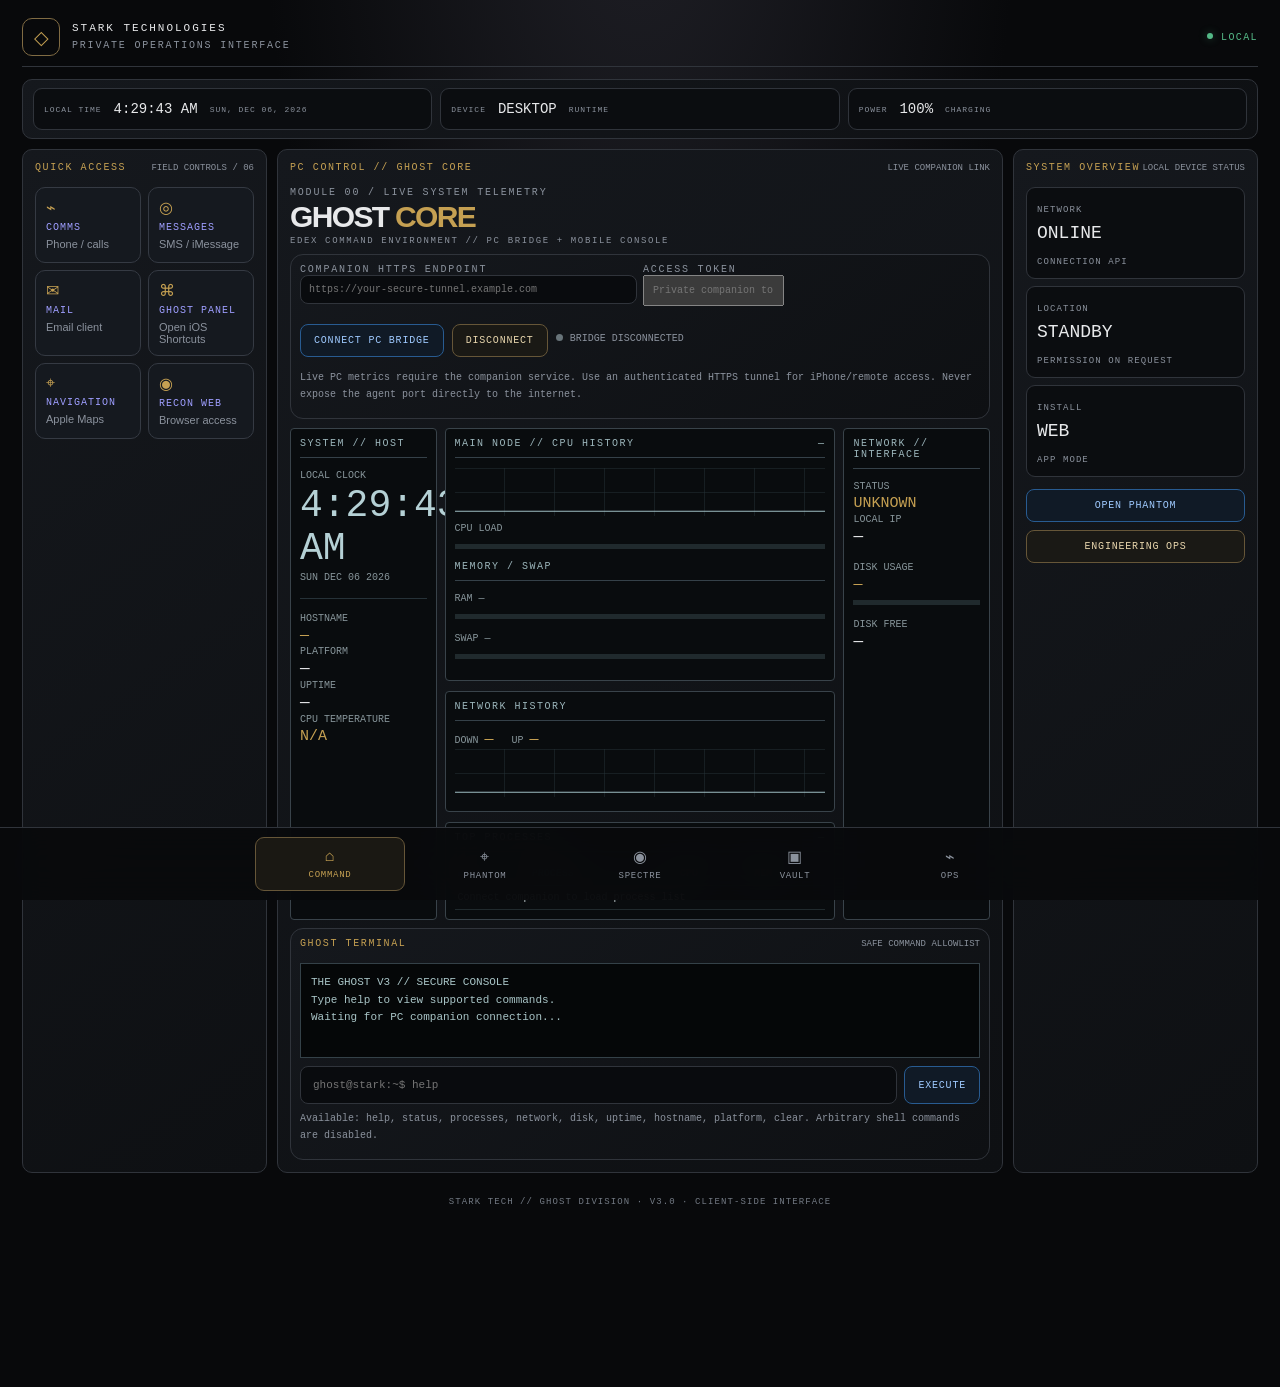
==== commit 6328c07b: "Redesign COMMAND as a three-compartment desktop dashboard" ====
--- a/public/index.html
+++ b/public/index.html
@@ -12,7 +12,49 @@
 h1{font-size:clamp(38px,7vw,68px);letter-spacing:-.055em;margin:7px 0 4px;font-weight:750}h1 span,.gold{color:var(--gold)}.sub{font:11px var(--mono);letter-spacing:.18em;color:var(--muted);text-transform:uppercase}.section{display:none;animation:fade .2s ease}.section.active{display:block}@keyframes fade{from{opacity:.3;transform:translateY(4px)}to{opacity:1;transform:none}}.grid{display:grid;grid-template-columns:repeat(12,1fr);gap:12px;margin-top:22px}.card{background:linear-gradient(145deg,#15181d,#0e1013);border:1px solid var(--line);border-radius:13px;padding:16px;min-width:0}.span-12{grid-column:span 12}.span-8{grid-column:span 8}.span-6{grid-column:span 6}.span-4{grid-column:span 4}.cardhead{display:flex;justify-content:space-between;align-items:center;margin-bottom:14px}.cardhead b{font:10px var(--mono);letter-spacing:.16em;color:var(--gold);text-transform:uppercase}.cardhead small{font:9px var(--mono);color:var(--muted)}.stats{display:grid;grid-template-columns:repeat(3,1fr);gap:9px}.stat{background:#0b0d10;border:1px solid var(--line);border-radius:9px;padding:12px}.stat strong{display:block;font:18px var(--mono);color:var(--text);margin:7px 0}.stat small{font:9px var(--mono);letter-spacing:.12em;color:var(--muted);text-transform:uppercase}.actions{display:grid;grid-template-columns:repeat(3,1fr);gap:9px}.action{display:block;text-align:left;text-decoration:none;background:#15191f;border:1px solid #353a43;border-radius:10px;padding:14px;min-height:88px;transition:.15s}.action:hover,.action:focus{border-color:var(--gold);background:#1b1d21}.action .ico{font-size:20px;color:var(--gold);display:block;margin-bottom:10px}.action b{font:10px var(--mono);letter-spacing:.1em;display:block}.action small{color:var(--muted);font-size:11px;display:block;margin-top:5px}.btn{border:1px solid #665638;background:#1a1915;color:#e8d6ad;border-radius:8px;padding:10px 13px;font:10px var(--mono);letter-spacing:.08em;text-transform:uppercase}.btn.blue{border-color:#285b91;background:#101a26;color:#9fcaff}.btn.green{border-color:#285a43;background:#101b16;color:#a3dfbd}.btnrow{display:flex;flex-wrap:wrap;gap:8px;margin-top:12px}.mapframe{width:100%;height:340px;border:1px solid var(--line);border-radius:9px;background:#0a0c0e}.coords{display:grid;grid-template-columns:repeat(3,1fr);gap:8px;margin-top:10px}.coords .stat strong{font-size:14px}.radar{height:280px;display:grid;place-items:center;position:relative;overflow:hidden;background:radial-gradient(circle,#17231d 0,#0d1210 55%,#090b0d 100%);border:1px solid var(--line);border-radius:9px}.radar:before{content:"";position:absolute;width:210px;height:210px;border:1px solid #496b56;border-radius:50%;box-shadow:0 0 0 42px #ffffff04,0 0 0 84px #ffffff03}.radar:after{content:"";position:absolute;width:210px;height:210px;border-radius:50%;background:conic-gradient(from 0deg,transparent 0 78%,#54b98738 88%,transparent 100%);animation:spin 5s linear infinite}@keyframes spin{to{transform:rotate(360deg)}}.cross{position:absolute;width:100%;height:1px;background:#ffffff18}.cross:after{content:"";position:absolute;height:280px;width:1px;background:#ffffff18;left:50%;top:-140px}.blip{position:absolute;width:7px;height:7px;border-radius:50%;background:var(--green);box-shadow:0 0 12px var(--green);z-index:2}.blip.one{left:57%;top:39%}.blip.two{left:42%;top:59%;background:var(--gold);box-shadow:0 0 12px var(--gold)}.blip.three{left:63%;top:65%}
 textarea,input[type=text]{width:100%;background:#090b0e;border:1px solid var(--line);border-radius:8px;color:var(--text);padding:12px;outline:none}textarea:focus,input:focus{border-color:var(--gold)}textarea{min-height:120px;resize:vertical}.filelist{font:11px var(--mono);color:var(--muted);margin-top:12px;line-height:1.8}.project{display:flex;align-items:center;justify-content:space-between;gap:12px;border-bottom:1px solid var(--line);padding:14px 0}.project:last-child{border:0}.project b{font:11px var(--mono);letter-spacing:.08em}.project small{display:block;color:var(--muted);margin-top:5px;font-size:11px}.nav{position:fixed;z-index:10;bottom:0;left:0;right:0;padding:9px max(12px,env(safe-area-inset-right)) calc(9px + env(safe-area-inset-bottom));background:#090a0cef;backdrop-filter:blur(18px);border-top:1px solid var(--line);display:flex;justify-content:center;gap:5px}.nav button{flex:1;max-width:150px;border:1px solid transparent;background:transparent;color:var(--muted);border-radius:9px;padding:9px 4px;font:9px var(--mono);letter-spacing:.08em}.nav button span{display:block;font-size:16px;margin-bottom:4px}.nav button.active{color:var(--gold);border-color:#665638;background:#1a1813}.note{color:var(--muted);font:10px/1.7 var(--mono)}.tag{font:9px var(--mono);color:var(--green);border:1px solid #285a43;padding:4px 6px;border-radius:4px}.footer{margin-top:24px;color:#737a84;font:9px var(--mono);letter-spacing:.12em;text-align:center}
 @media(max-width:700px){.shell{padding:16px 13px 25px}.span-8,.span-6,.span-4{grid-column:span 12}.stats{gap:6px}.stat{padding:10px 8px}.stat strong{font-size:15px}.actions{grid-template-columns:repeat(2,1fr)}.mapframe{height:290px}.nav button{font-size:8px}.top{margin-bottom:22px}}
-.edex{display:grid;grid-template-columns:210px minmax(0,1fr) 210px;gap:10px;margin-top:18px;font-family:var(--mono)}.edex-panel{background:#090c0e;border:1px solid #39434a;border-radius:4px;padding:12px;min-width:0}.edex-title{font:10px var(--mono);letter-spacing:.15em;color:#9cb6bb;border-bottom:1px solid #354149;padding-bottom:8px;margin-bottom:10px}.edex-big{font:clamp(24px,4vw,38px) var(--mono);color:#b5d1d5}.edex-value{font:20px var(--mono);color:var(--gold)}.edex-muted{font:10px/1.6 var(--mono);color:#87959a}.meter{height:5px;background:#202a2d;margin:7px 0 12px}.meter i{display:block;height:100%;width:0;background:var(--blue);transition:width .3s}.edex-center{display:grid;gap:10px;min-width:0}.edex-chart{height:75px;width:100%;background:repeating-linear-gradient(0deg,transparent 0 23px,#243136 24px),repeating-linear-gradient(90deg,transparent 0 49px,#243136 50px)}.edex-chart polyline{fill:none;stroke:#9ebdc1;stroke-width:2}.proc-table{width:100%;border-collapse:collapse;font:10px var(--mono)}.proc-table td,.proc-table th{text-align:left;padding:6px 3px;border-bottom:1px solid #202a2d;overflow-wrap:anywhere}.proc-table th{color:#91a8ad}.proc-table td{color:#c5d0d2}.terminal{background:#050708;border:1px solid #344148;padding:10px;height:150px;overflow:auto;font:11px/1.6 var(--mono);color:#a9c5c7;white-space:pre-wrap}.termform{display:flex;gap:7px;margin-top:8px}.termform input{font:11px var(--mono)}.led{display:inline-block;width:7px;height:7px;border-radius:50%;background:#68747a;margin-right:7px}.led.on{background:#54d68b;box-shadow:0 0 9px #54d68b}.edex-settings{display:grid;grid-template-columns:1fr 1fr;gap:8px}.edex-settings input{font:10px var(--mono);min-width:0}.edex-wide{grid-column:1/-1}@media(max-width:850px){.edex{grid-template-columns:1fr 1fr}.edex-center{grid-column:1/-1;grid-row:1}}@media(max-width:560px){.edex{grid-template-columns:1fr}.edex-center{grid-column:auto}.edex-settings{grid-template-columns:1fr}.edex-wide{grid-column:auto}}</style>
+.edex{display:grid;grid-template-columns:210px minmax(0,1fr) 210px;gap:10px;margin-top:18px;font-family:var(--mono)}.edex-panel{background:#090c0e;border:1px solid #39434a;border-radius:4px;padding:12px;min-width:0}.edex-title{font:10px var(--mono);letter-spacing:.15em;color:#9cb6bb;border-bottom:1px solid #354149;padding-bottom:8px;margin-bottom:10px}.edex-big{font:clamp(24px,4vw,38px) var(--mono);color:#b5d1d5}.edex-value{font:20px var(--mono);color:var(--gold)}.edex-muted{font:10px/1.6 var(--mono);color:#87959a}.meter{height:5px;background:#202a2d;margin:7px 0 12px}.meter i{display:block;height:100%;width:0;background:var(--blue);transition:width .3s}.edex-center{display:grid;gap:10px;min-width:0}.edex-chart{height:75px;width:100%;background:repeating-linear-gradient(0deg,transparent 0 23px,#243136 24px),repeating-linear-gradient(90deg,transparent 0 49px,#243136 50px)}.edex-chart polyline{fill:none;stroke:#9ebdc1;stroke-width:2}.proc-table{width:100%;border-collapse:collapse;font:10px var(--mono)}.proc-table td,.proc-table th{text-align:left;padding:6px 3px;border-bottom:1px solid #202a2d;overflow-wrap:anywhere}.proc-table th{color:#91a8ad}.proc-table td{color:#c5d0d2}.terminal{background:#050708;border:1px solid #344148;padding:10px;height:150px;overflow:auto;font:11px/1.6 var(--mono);color:#a9c5c7;white-space:pre-wrap}.termform{display:flex;gap:7px;margin-top:8px}.termform input{font:11px var(--mono)}.led{display:inline-block;width:7px;height:7px;border-radius:50%;background:#68747a;margin-right:7px}.led.on{background:#54d68b;box-shadow:0 0 9px #54d68b}.edex-settings{display:grid;grid-template-columns:1fr 1fr;gap:8px}.edex-settings input{font:10px var(--mono);min-width:0}.edex-wide{grid-column:1/-1}@media(max-width:850px){.edex{grid-template-columns:1fr 1fr}.edex-center{grid-column:1/-1;grid-row:1}}@media(max-width:560px){.edex{grid-template-columns:1fr}.edex-center{grid-column:auto}.edex-settings{grid-template-columns:1fr}.edex-wide{grid-column:auto}}
+/* COMMAND DESKTOP // fixed compartment layout */
+@media(min-width:1100px){
+  .shell{max-width:1680px;padding:14px 22px 92px}
+  .top{margin-bottom:12px;padding-bottom:10px}
+  #command>.eyebrow,#command>h1,#command>.sub{display:none}
+  #command .grid{grid-template-columns:245px minmax(0,1fr) 245px;grid-template-areas:"bar bar bar" "quick core overview";gap:10px;margin-top:0;align-items:stretch}
+  #command .grid>.card:nth-child(1){grid-area:bar;padding:8px 10px}
+  #command .grid>.card:nth-child(2){grid-area:quick}
+  #command .grid>.card:nth-child(3){grid-area:overview}
+  #command .grid>.card:nth-child(4){grid-area:core;min-width:0}
+  #command .grid>.card{padding:12px;border-radius:10px}
+  #command .grid>.card:nth-child(1) .stats{grid-template-columns:repeat(3,minmax(0,1fr));gap:8px}
+  #command .grid>.card:nth-child(1) .stat{display:flex;align-items:center;gap:12px;padding:6px 10px;min-height:42px}
+  #command .grid>.card:nth-child(1) .stat strong{font-size:14px;margin:0;white-space:nowrap}
+  #command .grid>.card:nth-child(1) .stat small{font-size:8px}
+  #command .grid>.card:nth-child(2) .actions{grid-template-columns:1fr 1fr;gap:7px}
+  #command .grid>.card:nth-child(2) .action{min-height:76px;padding:10px}
+  #command .grid>.card:nth-child(2) .action .ico{font-size:16px;margin-bottom:5px}
+  #command .grid>.card:nth-child(3) .stats{grid-template-columns:1fr;gap:7px}
+  #command .grid>.card:nth-child(3) .stat{padding:10px}
+  #command .grid>.card:nth-child(3) .btnrow{flex-direction:column}
+  #command .grid>.card:nth-child(3) .btnrow>*{width:100%;text-align:center}
+  #command .grid>.card:nth-child(4) h1{font-size:30px;margin:2px 0}
+  #command .grid>.card:nth-child(4) .sub{font-size:9px}
+  #command .grid>.card:nth-child(4)>.card{margin-top:8px!important;padding:9px}
+  #command .edex{grid-template-columns:minmax(125px, .75fr) minmax(0,2fr) minmax(125px,.75fr);gap:8px;margin-top:9px}
+  #command .edex-panel{padding:9px}
+  #command .edex-chart{height:48px}
+  #command .edex-value{font-size:15px}
+  #command .edex-settings{gap:6px}
+  #command .edex-settings input{padding:8px}
+  #command .terminal{height:95px}
+  #command .grid>.card:nth-child(4)>.card .note{margin:6px 0}
+  #command .footer{display:none}
+}
+@media(min-width:1100px) and (max-height:850px){
+  #command .edex-chart{height:36px}
+  #command .terminal{height:72px}
+  #command .grid>.card:nth-child(2) .action{min-height:65px}
+}
+
+</style>
 </head>
 <body>
 <div class="shell">
